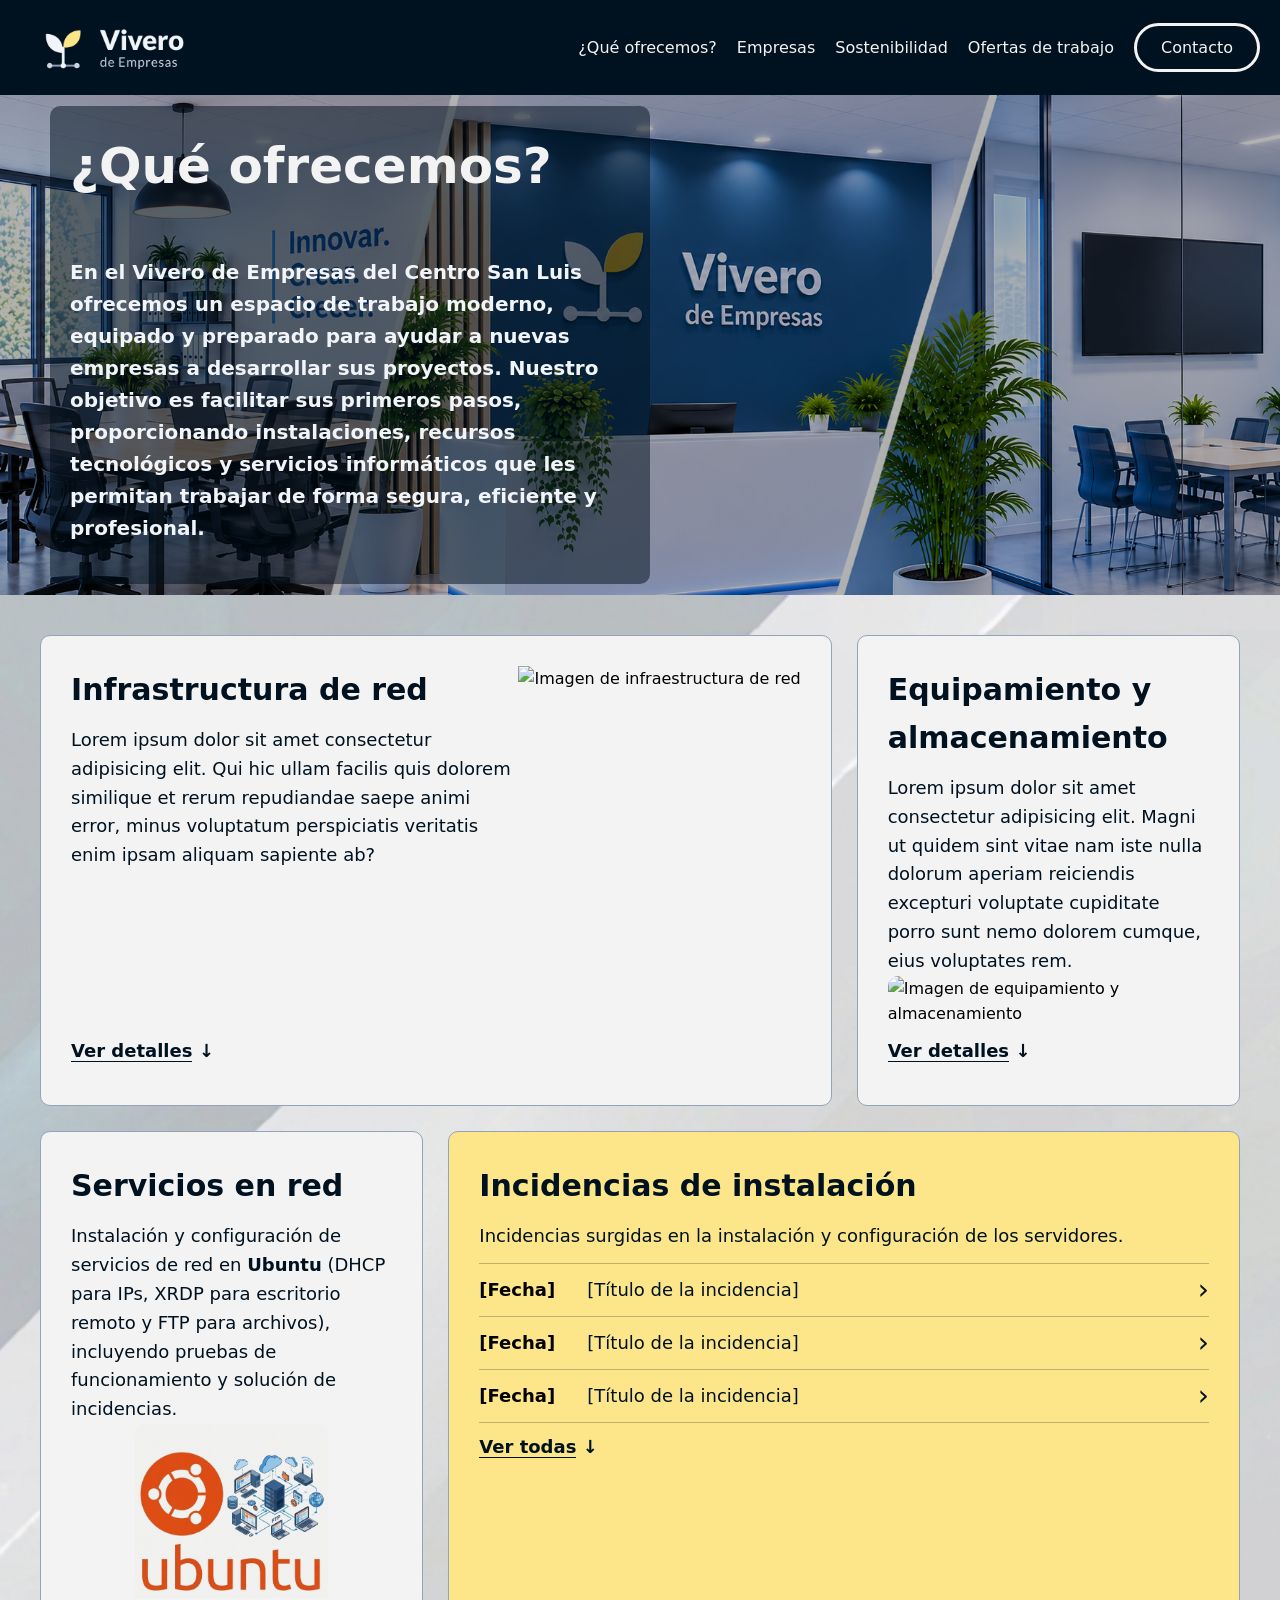
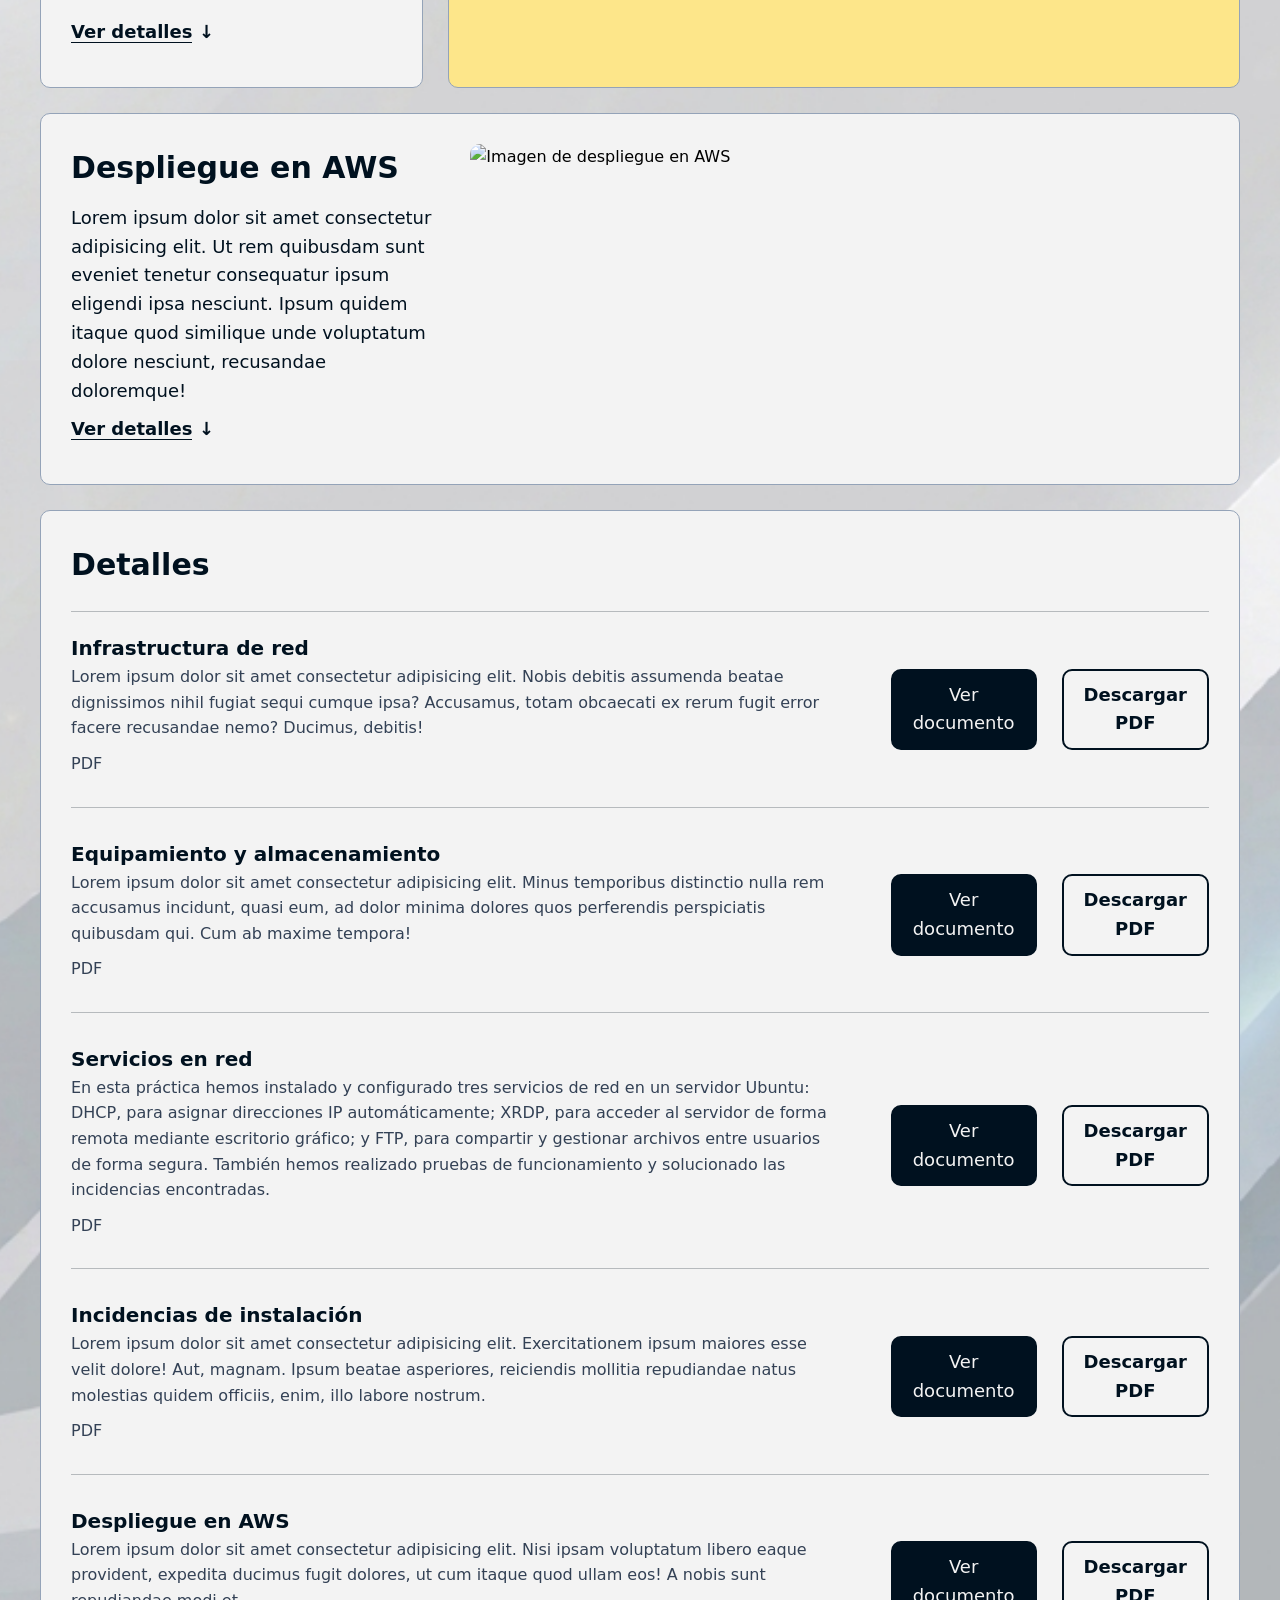
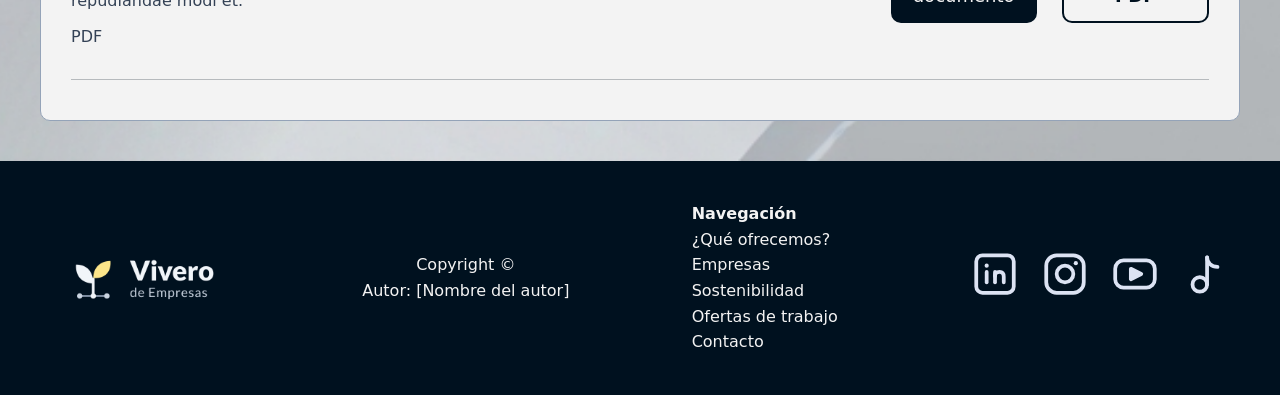
==== index.html @ ca9e25a3 "Añade nueva página de sostenibilidad y pequeñas modificaciones" ====
<!DOCTYPE html>
<html lang="es">

<head>
    <meta charset="UTF-8">
    <title>Vivero</title>
    <link rel="stylesheet" href="Styles/style.css">
</head>

<body>
    <header>
        <div>
            <img src="img/logo-vivero-transparente.png" alt="Logo del Vivero">
            <nav>
                <ul>
                    <li><a href="#">¿Qué ofrecemos?</a></li>
                    <li><a href="#">Empresas</a></li>
                    <li><a href="Sostenibilidad/index.html">Sostenibilidad</a></li>
                    <li><a href="#">Ofertas de trabajo</a></li>
                    <li><a href="Contacto/index.html" class="contacto">Contacto</a></li>
                </ul>
            </nav>
        </div>
    </header>
    <div class="banner">
        <div class="banner-texto">
            <h1>¿Qué ofrecemos?</h1>
            <p>En el Vivero de Empresas del Centro San Luis ofrecemos un espacio de trabajo moderno, equipado y
                preparado para ayudar a nuevas empresas a desarrollar sus proyectos. Nuestro objetivo es facilitar sus
                primeros pasos, proporcionando instalaciones, recursos tecnológicos y servicios informáticos que les
                permitan trabajar de forma segura, eficiente y profesional.</p>
        </div>

    </div>
    <main>
        <article>
            <section class="red">
                <div>
                    <h2>Infrastructura de red</h2>
                    <p>Lorem ipsum dolor sit amet consectetur adipisicing elit. Qui hic ullam facilis quis dolorem
                        similique et rerum repudiandae saepe animi error, minus voluptatum perspiciatis veritatis enim
                        ipsam aliquam sapiente ab?</p>
                    <ul>
                        <li><a href="#detalles" class="detalles"><b><span>Ver detalles</span> ↓</b></a></li>
                    </ul>
                </div>
                <label class="zoom-contenedor">
                    <input type="checkbox">
                    <img src="img/Packet Tracer.png" alt="Imagen de infraestructura de red">
                </label>
            </section>

            <section class="equipamiento">
                <div>
                    <h2>Equipamiento y almacenamiento</h2>
                    <p>Lorem ipsum dolor sit amet consectetur adipisicing elit. Magni ut quidem sint vitae nam iste
                        nulla dolorum aperiam reiciendis excepturi voluptate cupiditate porro sunt nemo dolorem cumque,
                        eius voluptates rem.</p>
                    <img src="#" alt="Imagen de equipamiento y almacenamiento">
                    <ul>
                        <li><a href="#detalles" class="detalles"><b><span>Ver detalles</span> ↓</b></a></li>
                    </ul>
                </div>
            </section>

            <section class="servicios">
                <div>
                    <h2>Servicios en red</h2>
                    <p>Instalación y configuración de servicios de red en <b>Ubuntu</b> (DHCP para IPs, XRDP para
                        escritorio remoto y FTP para archivos), incluyendo pruebas de funcionamiento y solución de
                        incidencias.</p>
                    <img src="img/UbuntuLogo.png" alt="Imagen de servicios en red">
                    <ul>
                        <li><a href="#detalles" class="detalles"><b><span>Ver detalles</span> ↓</b></a></li>
                    </ul>
                </div>
            </section>

            <section class="incidencias">
                <div>
                    <h2>Incidencias de instalación</h2>
                    <p>Incidencias surgidas en la instalación y configuración de los servidores.</p>
                    <ul class="incidencias-lista">
                        <li>
                            <span class="fecha"><b>[Fecha]</b></span>
                            <a href="#">
                                [Título de la incidencia]
                                <span class="flecha">›</span>
                            </a>
                        </li>
                        <li>
                            <span class="fecha"><b>[Fecha]</b></span>
                            <a href="#">
                                [Título de la incidencia]
                                <span class="flecha">›</span>
                            </a>
                        </li>
                        <li>
                            <span class="fecha"><b>[Fecha]</b></span>
                            <a href="#">
                                [Título de la incidencia]
                                <span class="flecha">›</span>
                            </a>
                        </li>
                    </ul>
                </div>
                <ul>
                    <li><a href="#detalles" class="detalles"><b><span>Ver todas</span> ↓</b></a></li>
                </ul>
            </section>

            <section class="AWS">
                <div>
                    <h2>Despliegue en AWS</h2>
                    <p>Lorem ipsum dolor sit amet consectetur adipisicing elit. Ut rem quibusdam sunt eveniet tenetur
                        consequatur ipsum eligendi ipsa nesciunt. Ipsum quidem itaque quod similique unde voluptatum
                        dolore nesciunt, recusandae doloremque!</p>
                    <ul>
                        <li><a href="#detalles" class="detalles"><b><span>Ver detalles</span> ↓</b></a></li>
                    </ul>
                </div>
                <img src="#" alt="Imagen de despliegue en AWS">
            </section>

            <section id="detalles">
                <h2>Detalles</h2>
                <ul>
                    <li class="barra">
                        <div>
                            <b>Infrastructura de red</b>
                            <p>Lorem ipsum dolor sit amet consectetur adipisicing elit. Nobis debitis assumenda
                                beatae
                                dignissimos nihil fugiat sequi cumque ipsa? Accusamus, totam obcaecati ex rerum
                                fugit
                                error facere recusandae nemo? Ducimus, debitis!</p>
                            <p>PDF</p>
                        </div>
                        <a class="ver-documento" href="#">Ver documento</a>
                        <a class="descargar-pdf" href="#">Descargar PDF</a>
                    </li>
                    <li>
                        <div>
                            <b>Equipamiento y almacenamiento</b>
                            <p>Lorem ipsum dolor sit amet consectetur adipisicing elit. Minus temporibus distinctio
                                nulla rem accusamus incidunt, quasi eum, ad dolor minima dolores quos perferendis
                                perspiciatis quibusdam qui. Cum ab maxime tempora!</p>
                            <p>PDF</p>
                        </div>
                        <a class="ver-documento" href="#">Ver documento</a>
                        <a class="descargar-pdf" href="#">Descargar PDF</a>
                    </li>
                    <li>
                        <div>
                            <b>Servicios en red</b>
                            <p>En esta práctica hemos instalado y configurado tres servicios de red en un servidor
                                Ubuntu: DHCP, para asignar direcciones IP automáticamente; XRDP, para acceder al
                                servidor de forma remota mediante escritorio gráfico; y FTP, para compartir y gestionar
                                archivos entre usuarios de forma segura. También hemos realizado pruebas de
                                funcionamiento y solucionado las incidencias encontradas.</p>
                            <p>PDF</p>
                        </div>
                        <a class="ver-documento" href="PDFs/P5.pdf" target="_blank">Ver documento</a>
                        <a class="descargar-pdf" href="PDFs/P5.pdf" download="P5.pdf">Descargar PDF</a>
                    </li>
                    <li>
                        <div>
                            <b>Incidencias de instalación</b>
                            <p>Lorem ipsum dolor sit amet consectetur adipisicing elit. Exercitationem ipsum maiores
                                esse velit dolore! Aut, magnam. Ipsum beatae asperiores, reiciendis mollitia
                                repudiandae
                                natus molestias quidem officiis, enim, illo labore nostrum.</p>
                            <p>PDF</p>
                        </div>
                        <a class="ver-documento" href="#">Ver documento</a>
                        <a class="descargar-pdf" href="#">Descargar PDF</a>
                    </li>
                    <li>
                        <div>
                            <b>Despliegue en AWS</b>
                            <p>Lorem ipsum dolor sit amet consectetur adipisicing elit. Nisi ipsam voluptatum libero
                                eaque provident, expedita ducimus fugit dolores, ut cum itaque quod ullam eos! A
                                nobis
                                sunt repudiandae modi et.</p>
                            <p>PDF</p>
                        </div>
                        <a class="ver-documento" href="#">Ver documento</a>
                        <a class="descargar-pdf" href="#">Descargar PDF</a>
                    </li>
                </ul>
            </section>
        </article>

    </main>


    <script>
        document.querySelectorAll('header nav ul li a').forEach(enlace => {
            enlace.addEventListener('click', function (e) {
                // 1. Busca si hay algún otro enlace con la clase 'active' y se la quita
                const activoPrevio = document.querySelector('header nav ul li a.active');
                if (activoPrevio) {
                    activoPrevio.classList.remove('active');
                }

                // 2. Le añade la clase 'active' al enlace que acabas de pulsar
                this.classList.add('active');
            });
        });
    </script>


    <footer>
        <img src="img/logo-vivero-transparente.png" alt="Logo Vivero">
        <div>
            <p>Copyright ©</p>
            <p>Autor: [Nombre del autor]</p>
        </div>
        <nav>
            <strong>Navegación</strong>
            <ul>
                <li><a href="#">¿Qué ofrecemos?</a></li>
                <li><a href="#">Empresas</a></li>
                <li><a href="#">Sostenibilidad</a></li>
                <li><a href="#">Ofertas de trabajo</a></li>
                <li><a href="Contacto/index.html" class="contacto">Contacto</a></li>
            </ul>
        </nav>
        <ul>
            <li><a href="#"><img src="img/linkedin.svg" alt="Linkedin"></a></li>
            <li><a href="#"><img src="img/instagram.svg" alt="Instagram"></a></li>
            <li><a href="#"><img src="img/youtube.svg" alt="YouTube"></a></li>
            <li><a href="#"><img src="img/tiktok.svg" alt="TikTok"></a></li>
        </ul>
    </footer>

</body>

</html>
---- Styles/style.css ----
:root {
    --azul-noche: #00111F;
    --gris-claro: #F1F5F9;
    --gris-medio: #CBD5E1;
    --pizarra: #334155;
    --ambar: #FDE68A;
    --blanco: #F3F3F3;
    --gris-panel: #E2E8F0;
    --gris-deco: #94A3B8;
}

* {
    padding: 0;
    margin: 0;
    box-sizing: border-box;
    font-family: system-ui, sans-serif;
}

html{
    scroll-behavior: smooth;
}

body{
    line-height: 1.6;
}

/* HEADER */
header {
    background-color: var(--azul-noche);
    color: var(--blanco);
    padding: 0 10px;
    position: sticky;
    top: 0;
}

header div {
    display: flex;
    justify-content: space-between;
    align-items: center;
}

header img {
    width: 200px;
}

header nav ul {
    display: flex;
    list-style: none;
    align-items: center;
}

header nav ul li{
    margin: 0 10px;
}

header nav ul li a{
    text-decoration: none;
    color: var(--blanco);
    font-weight: 500;
    padding-bottom: 10px;
    border-bottom: 3px solid transparent;
    transition: border-color 0.2s ease;
}

header nav li a:hover{
    border-bottom: 3px solid var(--blanco);
}

header nav ul li a.active {
    border-bottom-color: var(--blanco);
}

header nav ul li a.contacto {
    padding: 12px 24px;
    border: 3px solid var(--blanco);
    border-radius: 50px;
    font-size: 16px;
    transition: background-color, 0,2;
}

header nav ul li a.contacto:hover{
    background-color: var(--pizarra)
}

/* BANNER */

.banner{
    display: flex;
    flex-direction: column;
    justify-content: center;
    background-image: url("../img/banner.png");
    background-size: cover;
    background-position: center;
    background-repeat: no-repeat;
    width: 100%;
    height: 500px;
    box-shadow: inset 0 0 0 1000px rgba(0, 0, 0, 0.3);
    padding: 50px;
}

.banner-texto{
    max-width: 600px;
    background-color: rgba(0, 17, 31, 0.5);
    padding: 20px;
    border-radius: 10px;
}

.banner h1{
    font-size: 50px;
    color: var(--blanco);
    margin-bottom: 50px;
}

.banner p{
    font-size: 20px;
    color: var(--gris-claro);
    margin-bottom: 20px;
    font-weight: bold;
}

.banner img{
    padding-left: 50px;
    width: auto;
}

/* MAIN */
main{
    background-image: url(../img/fondo-clarito.png);
    background-size: cover;
    background-position: center;
    background-repeat: no-repeat;
}

main article {
    display: grid;
    grid-template-columns: 1fr 1fr 1fr;
    gap: 25px;
    padding: 40px;
    align-items: stretch;
}


/* ESTILOS GENERALES DE LAS SECTION */

main article section {
    display: flex;
    flex-direction: column;
    border: 1px solid var(--gris-deco);
    padding: 30px;
    margin: 0;
    border-radius: 10px;
}

main article section ul {
    list-style: none;
}

main article section ul li {
    margin: 10px 0;
    font-size: 18px;
}

main article section ul li a {
    text-decoration: none;
    color: #00111F;
}

main article section ul li a span {
    text-decoration: none;
    color: #00111F;
    border-bottom: 1px solid;
}

main article section h2 {
    font-size: 30px;
    color: var(--azul-noche);
    margin-bottom: 12px;
}

main article section p {
    font-size: 18px;
    color: #00111F;
}


/* SECTION RED */

main article section.red {
    grid-column: 1 / 3;
    background-color: var(--blanco);
    display: flex;
    flex-direction: row;
    justify-content: space-between;
    padding: 30px;
}

main article section.red div {
    display: flex;
    flex-direction: column;
    flex: 1;
}

main article section.red ul {
    margin-top: auto;
}

.zoom-contenedor input {
  display: none;
}

.zoom-contenedor img {
  max-width: 100%;
  max-height: 100%;
  width: 600px;
  cursor: zoom-in;
  transition: transform 0.3s ease;
}

.zoom-contenedor input:checked + img {
  transform: scale(2);
  cursor: zoom-out;
  position: relative;
  z-index: 100;
}

/* SECTION EQUIPAMIENTO */

main article section.equipamiento {
    grid-column: 3 / 4;
    background-color: var(--blanco);
}

main article section.equipamiento div {
    display: flex;
    flex-direction: column;
    flex: 1;
}

main article section.equipamiento ul {
    margin-top: auto;
}

main article section.equipamiento img {
    flex: 2;
    min-width: 0;
    height: 220px;
    object-fit: cover;
    border-radius: 10px;
}

/* SECTION SERVICIOS */

main article section.servicios {
    grid-column: 1 / 2;
    background-color: var(--blanco)
}

main article section.servicios div {
    display: flex;
    flex-direction: column;
    flex: 1;
}

main article section.servicios ul {
    margin-top: auto;
}

main article section.servicios img {
    flex: 2;
    width: 60%;
    align-self: center;
    object-fit: cover;
    padding-bottom: 10px;
    border-radius: 10px;
}


/* SECTION INCIDENCIAS */

main article section.incidencias {
    grid-column: 2 / 4;
    background-color: var(--ambar);
}

main article section.incidencias div ul {
    margin-top: auto;
}

main article section.incidencias p {
    margin-bottom: 12px;
}

main article section.incidencias ul.incidencias-lista {
    border-bottom: 1px solid rgba(0,17,31,0.25);
}

main article section.incidencias ul.incidencias-lista li {
    display: flex;
    align-items: center;
    gap: 16px;
    margin: 0;
    padding: 4px 0;
    border-top: 1px solid rgba(0,17,31,0.25);
}

main article section.incidencias ul.incidencias-lista li span.fecha {
    min-width: 92px;
}

main article section.incidencias ul.incidencias-lista li a {
    flex: 1;
    display: flex;
    align-items: center;
    justify-content: space-between;
    min-height: 44px;
}

main article section.incidencias ul.incidencias-lista li a span.flecha {
    font-size: 28px;
    line-height: 1;
    border-bottom: none;
}

/*SECTION AWS*/
main article section.AWS {
    grid-column: 1 / 4;
    background-color: var(--blanco);
    display: flex;
    flex-direction: row;
    gap: 30px; 
    padding: 30px;
}

main article section.AWS div {
    display: flex;
    flex-direction: column;
    flex: 1;
}

main article section.AWS ul {
    margin-top: auto;
}

main article section.AWS img {
    flex: 2;
    min-width: 0;
    height: 220px;
    object-fit: cover;
    border-radius: 10px;
}

/* SECTION DETALLES */

main article section#detalles {
    grid-column: 1 / 4;
    background-color: var(--blanco);
}

main article section#detalles li.barra{
    border-top: 1px solid rgba(0,17,31,0.25);
}

main article section#detalles li{
    display: flex;
    align-items: center;
    text-align: left;
    border-bottom: 1px solid rgba(0,17,31,0.25);
    padding: 20px 0px;
}

main article section#detalles li div{
    margin-right: 50px;
    max-width: 1200px;
}

main article section#detalles a.ver-documento{
    background-color: var(--azul-noche);
    color: var(--blanco);
    width: 220px;
    padding: 10px 20px;
    margin-right: 25px;
    border-radius: 10px;
    text-align: center;
    border: 2px solid var(--azul-noche);
    transition: background-color 0.2s, transform 0.2s;
}   

main article section#detalles a.descargar-pdf{
    background-color: var(--blanco);
    color: var(--azul-noche);
    width: 220px;
    padding: 10px 20px;
    border-radius: 10px;
    text-align: center;
    border: 2px solid var(--azul-noche);
    font-weight: bold;
    transition: background-color 0.2s, transform 0.2s;
}

main article section#detalles li a.ver-documento:hover{
    background-color: var(--pizarra);
    transform: translateY(-5px);
}
  
main article section#detalles li a.descargar-pdf:hover{
    background-color: var(--gris-medio);
    transform: translateY(-5px);
}

main article section#detalles h2{
    color: var(--azul-noche);
}
main article section#detalles b{
    font-size: 20px;
    color: var(--azul-noche);
    margin-bottom: 10px;
}

main article section#detalles p{
    font-size: 16px;
    color: var(--pizarra);
    margin-bottom: 10px;
}

/* FOOTER */
footer{
    background-color: var(--azul-noche);
    color: var(--blanco);
    display: flex;
    justify-content: space-between;
    align-items: center;
    padding: 40px;
}

footer img{
    width: 200px;
}

footer div{
    text-align: center
}
footer nav ul{
    display: flex;
    flex-direction: column;
    align-items: flex-start;
}

footer nav a{
    transition: color 0.2s;   
}

footer nav a:hover{
    color: var(--gris-deco);
}

footer ul{
    list-style: none;
    display: flex;
    justify-content: center;
    align-items: center;
}

footer ul img{
    width: 50px;
    margin: 0 10px;
}

footer a{
    text-decoration: none;
    color: var(--blanco);
}
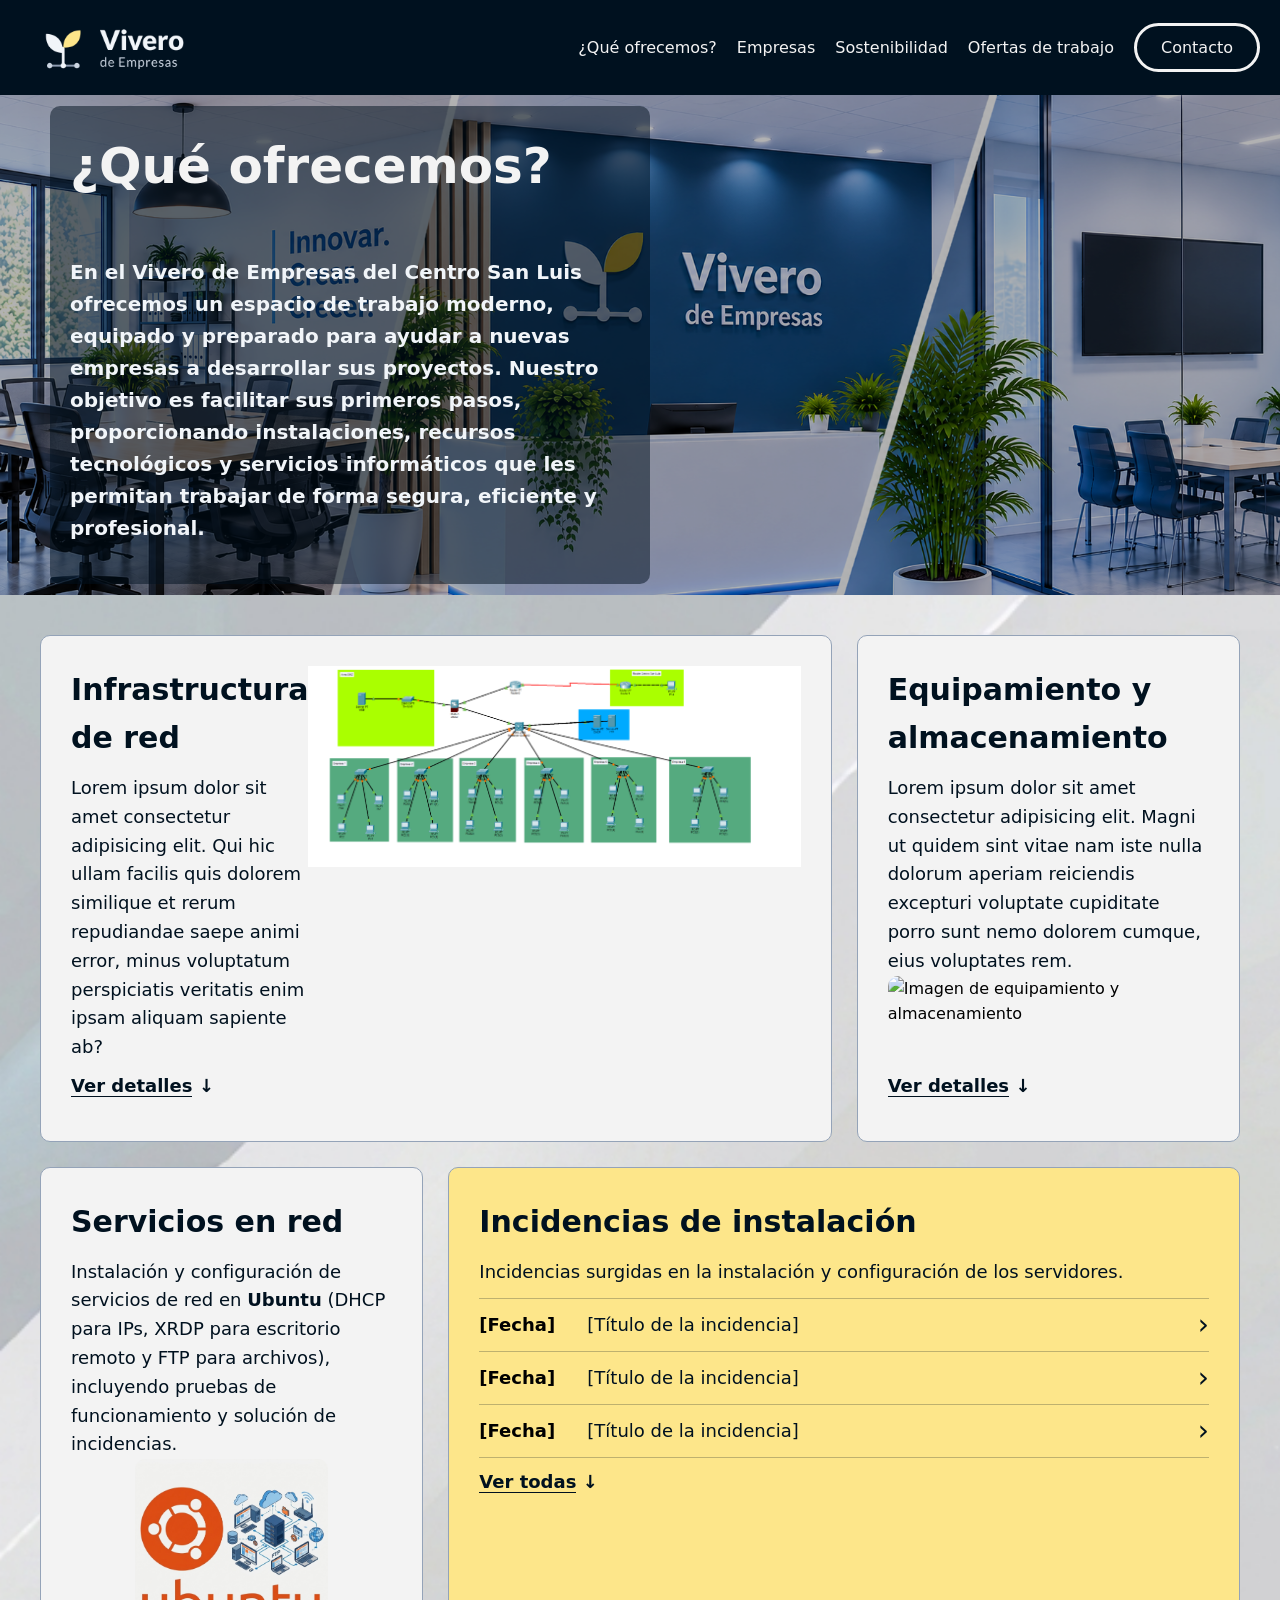
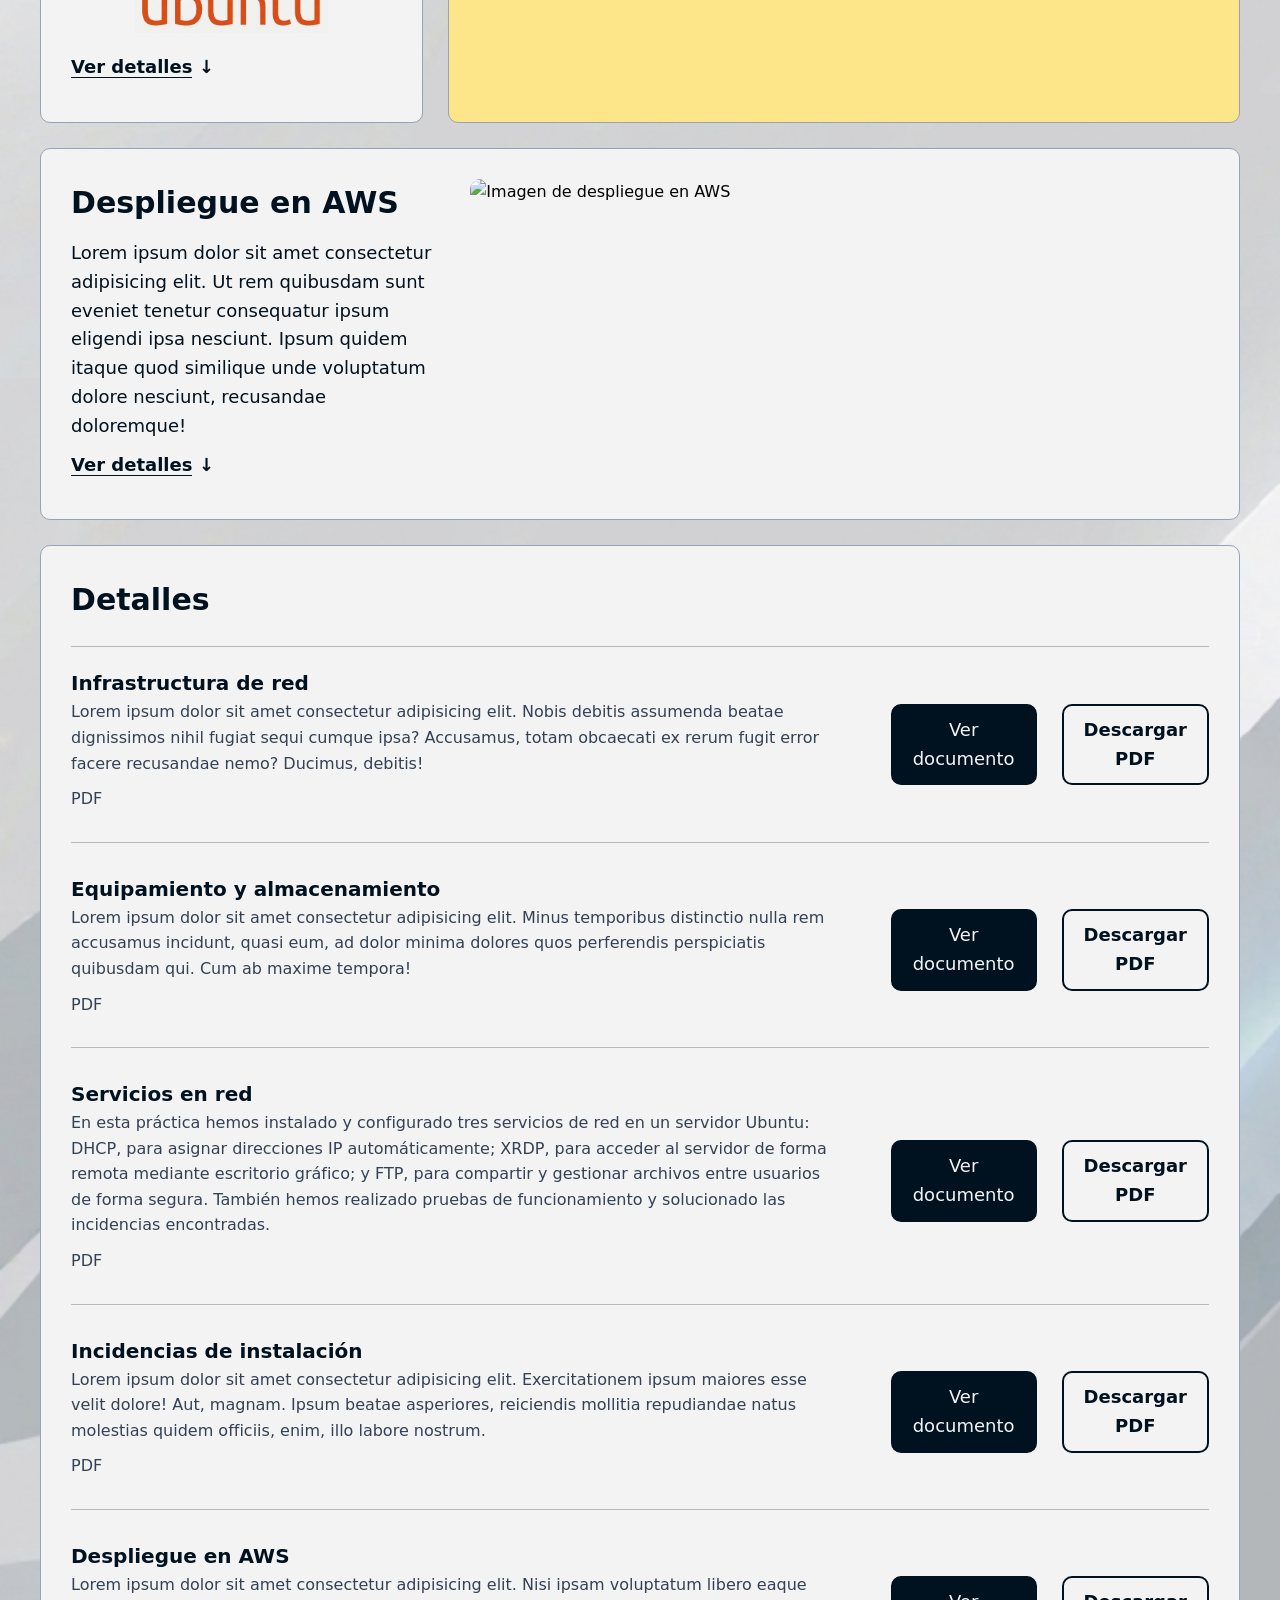
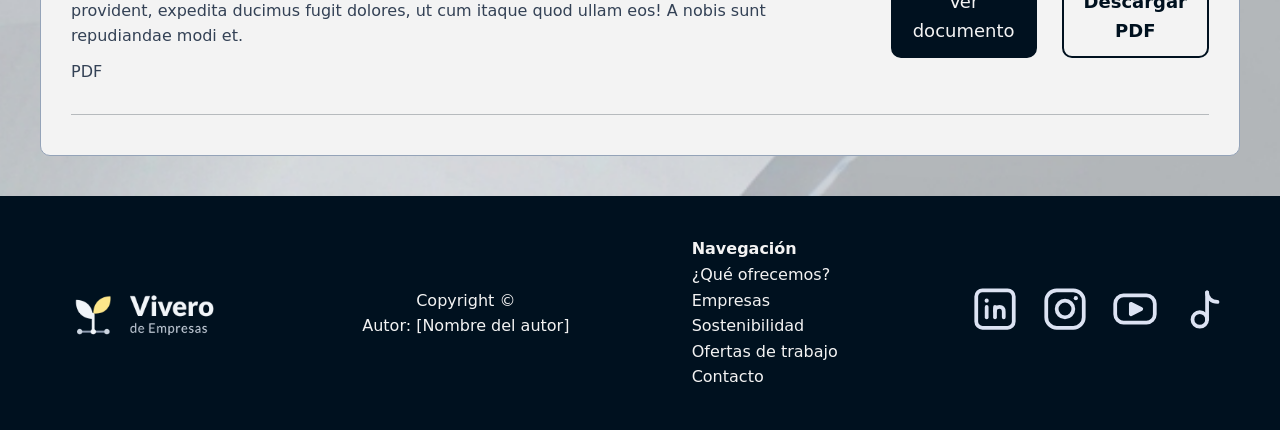
==== commit 17b6ec88: "Organizar y añadir PDFs" ====
--- a/index.html
+++ b/index.html
@@ -135,8 +135,8 @@
                                 error facere recusandae nemo? Ducimus, debitis!</p>
                             <p>PDF</p>
                         </div>
-                        <a class="ver-documento" href="#">Ver documento</a>
-                        <a class="descargar-pdf" href="#">Descargar PDF</a>
+                        <a class="ver-documento" href="PDFs/P2.pdf" target="_blank">Ver documento</a>
+                        <a class="descargar-pdf" href="PDFs/P2.pdf" download="P2.pdf">Descargar PDF</a>
                     </li>
                     <li>
                         <div>
@@ -183,8 +183,8 @@
                                 sunt repudiandae modi et.</p>
                             <p>PDF</p>
                         </div>
-                        <a class="ver-documento" href="#">Ver documento</a>
-                        <a class="descargar-pdf" href="#">Descargar PDF</a>
+                        <a class="ver-documento" href="PDFs/P10.3.pdf" target="_blank">Ver documento</a>
+                        <a class="descargar-pdf" href="PDFs/P10.3.pdf" download="P10.3.pdf">Descargar PDF</a>
                     </li>
                 </ul>
             </section>
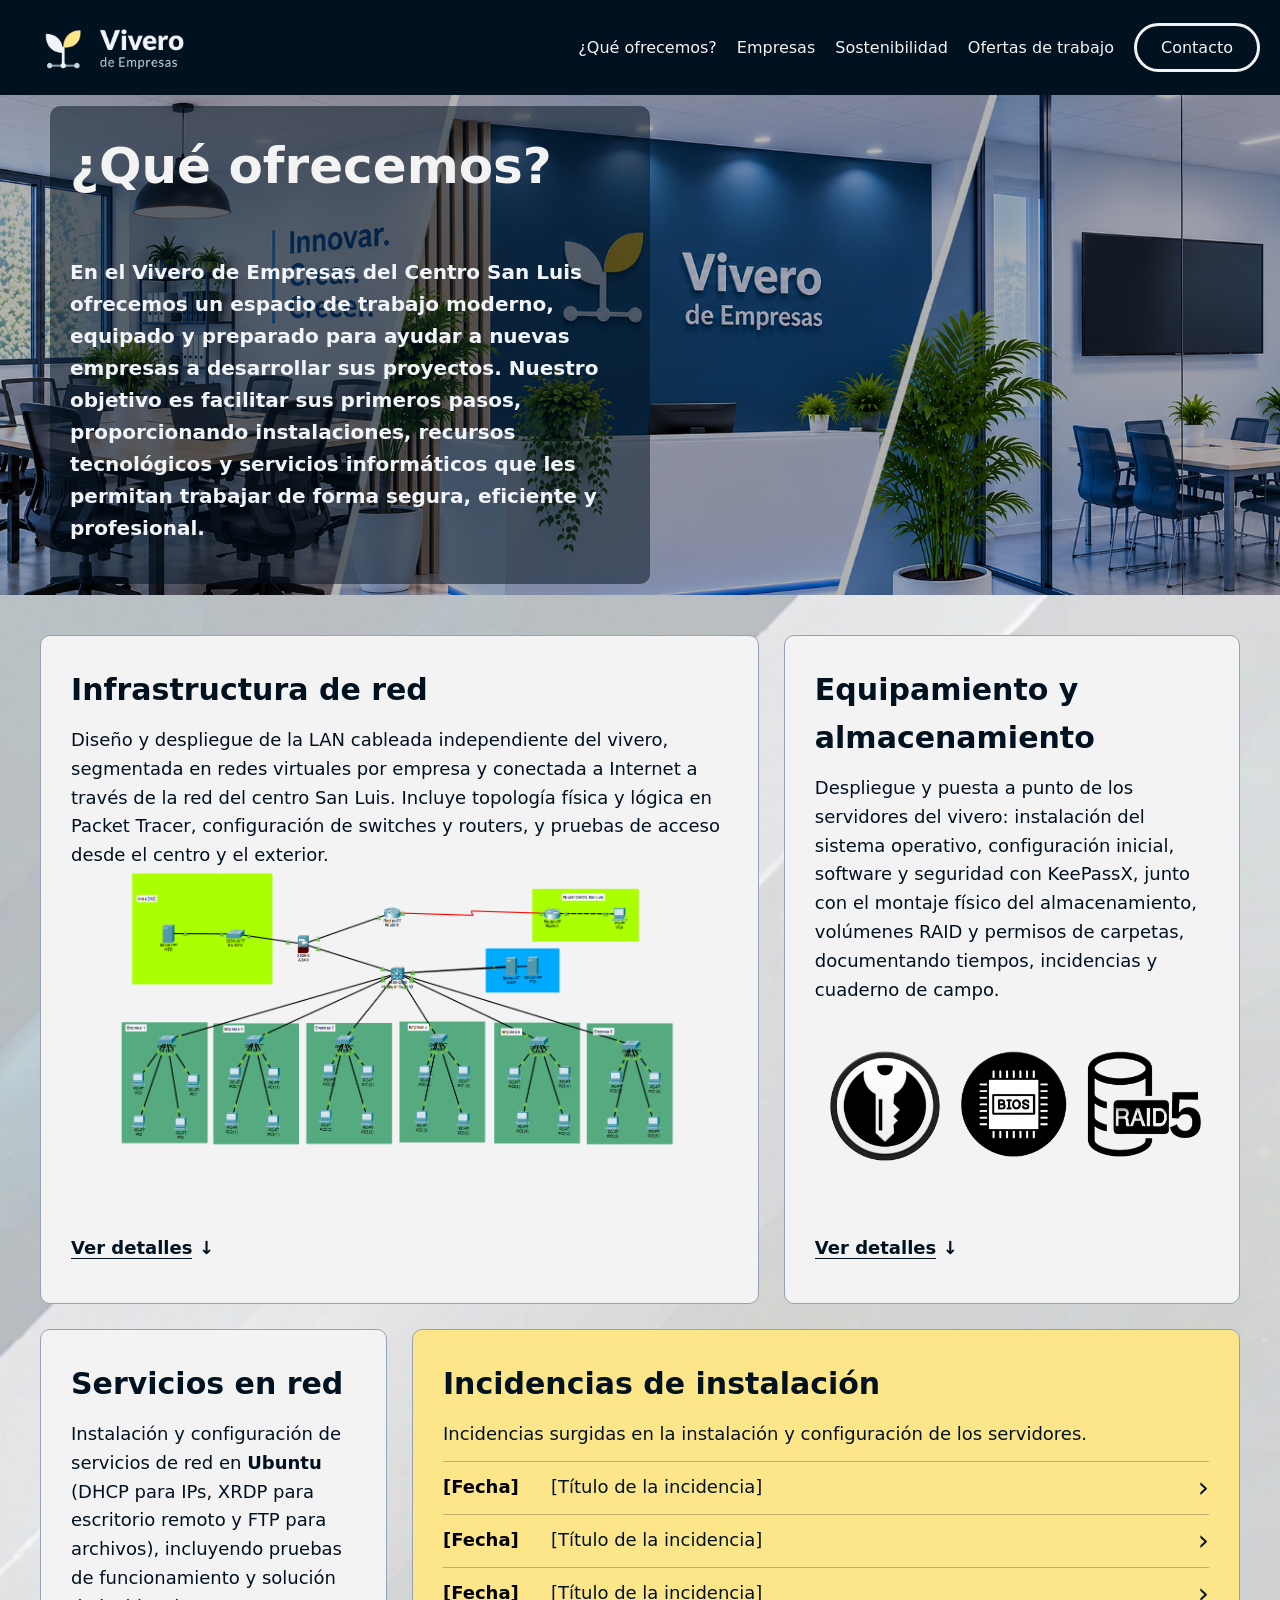
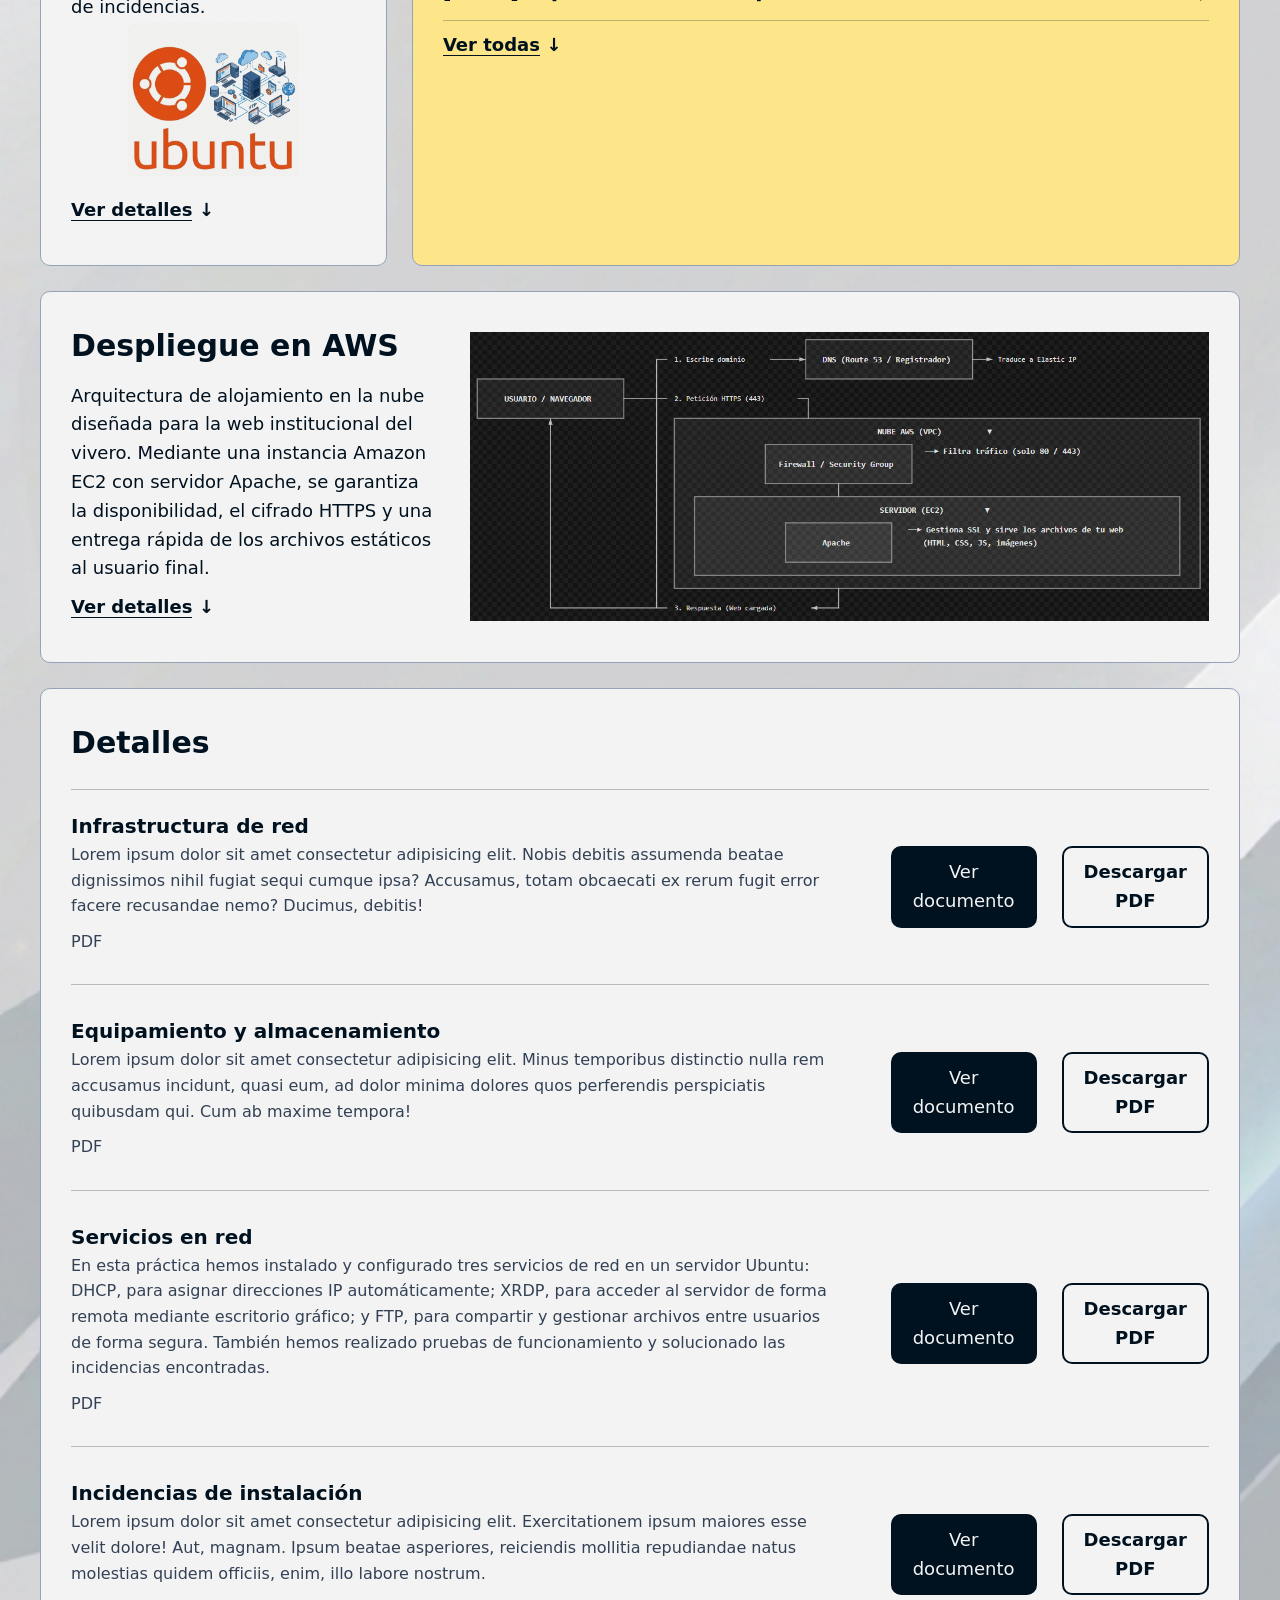
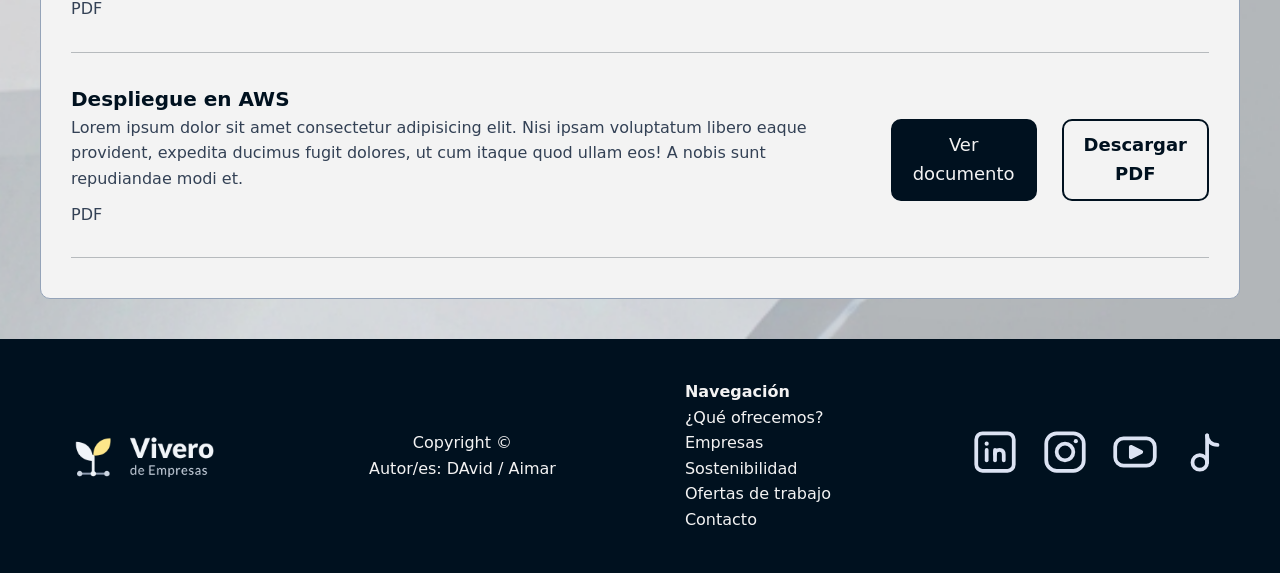
==== commit 3a2620e6: "Añade detalles en varias páginas y creación de las páginas de Empresa y Ofertas de Trabajo" ====
--- a/index.html
+++ b/index.html
@@ -14,9 +14,9 @@
             <nav>
                 <ul>
                     <li><a href="#">¿Qué ofrecemos?</a></li>
-                    <li><a href="#">Empresas</a></li>
+                    <li><a href="Empresas/index.html">Empresas</a></li>
                     <li><a href="Sostenibilidad/index.html">Sostenibilidad</a></li>
-                    <li><a href="#">Ofertas de trabajo</a></li>
+                    <li><a href="Ofertas de Trabajo/index.html">Ofertas de trabajo</a></li>
                     <li><a href="Contacto/index.html" class="contacto">Contacto</a></li>
                 </ul>
             </nav>
@@ -37,26 +37,28 @@
             <section class="red">
                 <div>
                     <h2>Infrastructura de red</h2>
-                    <p>Lorem ipsum dolor sit amet consectetur adipisicing elit. Qui hic ullam facilis quis dolorem
-                        similique et rerum repudiandae saepe animi error, minus voluptatum perspiciatis veritatis enim
-                        ipsam aliquam sapiente ab?</p>
-                    <ul>
-                        <li><a href="#detalles" class="detalles"><b><span>Ver detalles</span> ↓</b></a></li>
-                    </ul>
-                </div>
-                <label class="zoom-contenedor">
-                    <input type="checkbox">
-                    <img src="img/Packet Tracer.png" alt="Imagen de infraestructura de red">
-                </label>
+                    <p>Diseño y despliegue de la LAN cableada independiente del vivero, segmentada en redes virtuales
+                        por empresa y conectada a Internet a través de la red del centro San Luis. Incluye topología
+                        física y lógica en Packet Tracer, configuración de switches y routers, y pruebas de acceso desde
+                        el centro y el exterior.</p>
+                    <label class="zoom-contenedor">
+                        <input type="checkbox">
+                        <img src="img/Packet Tracer.png" alt="Imagen de infraestructura de red">
+                    </label>
+                </div>
+                <ul>
+                    <li><a href="#detalles" class="detalles"><b><span>Ver detalles</span> ↓</b></a></li>
+                </ul>
             </section>
 
             <section class="equipamiento">
                 <div>
                     <h2>Equipamiento y almacenamiento</h2>
-                    <p>Lorem ipsum dolor sit amet consectetur adipisicing elit. Magni ut quidem sint vitae nam iste
-                        nulla dolorum aperiam reiciendis excepturi voluptate cupiditate porro sunt nemo dolorem cumque,
-                        eius voluptates rem.</p>
-                    <img src="#" alt="Imagen de equipamiento y almacenamiento">
+                    <p>Despliegue y puesta a punto de los servidores del vivero: instalación del sistema operativo,
+                        configuración inicial, software y seguridad con KeePassX, junto con el montaje físico del
+                        almacenamiento, volúmenes RAID y permisos de carpetas, documentando tiempos, incidencias y
+                        cuaderno de campo.</p>
+                    <img src="img/EquipamientoAlmacenamiento.png" alt="Imagen de equipamiento y almacenamiento">
                     <ul>
                         <li><a href="#detalles" class="detalles"><b><span>Ver detalles</span> ↓</b></a></li>
                     </ul>
@@ -112,14 +114,15 @@
             <section class="AWS">
                 <div>
                     <h2>Despliegue en AWS</h2>
-                    <p>Lorem ipsum dolor sit amet consectetur adipisicing elit. Ut rem quibusdam sunt eveniet tenetur
-                        consequatur ipsum eligendi ipsa nesciunt. Ipsum quidem itaque quod similique unde voluptatum
-                        dolore nesciunt, recusandae doloremque!</p>
+                    <p>Arquitectura de alojamiento en la nube diseñada para la web institucional del vivero. Mediante
+                        una instancia Amazon EC2 con servidor Apache, se garantiza la
+                        disponibilidad, el cifrado HTTPS y una entrega rápida de los archivos estáticos al usuario
+                        final.</p>
                     <ul>
                         <li><a href="#detalles" class="detalles"><b><span>Ver detalles</span> ↓</b></a></li>
                     </ul>
                 </div>
-                <img src="#" alt="Imagen de despliegue en AWS">
+                <img src="img/diagrama.png" alt="Imagen de despliege en AWS">
             </section>
 
             <section id="detalles">
@@ -146,7 +149,7 @@
                                 perspiciatis quibusdam qui. Cum ab maxime tempora!</p>
                             <p>PDF</p>
                         </div>
-                        <a class="ver-documento" href="#">Ver documento</a>
+                        <a class="ver-documento" href="PDFs/P3_P4.pdf">Ver documento</a>
                         <a class="descargar-pdf" href="#">Descargar PDF</a>
                     </li>
                     <li>
@@ -213,15 +216,15 @@
         <img src="img/logo-vivero-transparente.png" alt="Logo Vivero">
         <div>
             <p>Copyright ©</p>
-            <p>Autor: [Nombre del autor]</p>
+            <p>Autor/es: DAvid / Aimar</p>
         </div>
         <nav>
             <strong>Navegación</strong>
             <ul>
                 <li><a href="#">¿Qué ofrecemos?</a></li>
-                <li><a href="#">Empresas</a></li>
-                <li><a href="#">Sostenibilidad</a></li>
-                <li><a href="#">Ofertas de trabajo</a></li>
+                <li><a href="Empresas/index.html">Empresas</a></li>
+                <li><a href="Sostenibilidad/index.html">Sostenibilidad</a></li>
+                <li><a href="Ofertas de Trabajo/index.html">Ofertas de trabajo</a></li>
                 <li><a href="Contacto/index.html" class="contacto">Contacto</a></li>
             </ul>
         </nav>
--- a/Styles/style.css
+++ b/Styles/style.css
@@ -1,4 +1,3 @@
-
 :root {
     --azul-noche: #00111F;
     --gris-claro: #F1F5F9;
@@ -22,6 +21,10 @@
 }
 
 body{
+    background-image: url(../img/fondo-clarito.png);
+    background-size: cover;
+    background-position: center;
+    background-repeat: no-repeat;
     line-height: 1.6;
 }
 
@@ -32,6 +35,7 @@
     padding: 0 10px;
     position: sticky;
     top: 0;
+    z-index: 100;
 }
 
 header div {
@@ -190,7 +194,6 @@
     grid-column: 1 / 3;
     background-color: var(--blanco);
     display: flex;
-    flex-direction: row;
     justify-content: space-between;
     padding: 30px;
 }
@@ -203,6 +206,10 @@
 
 main article section.red ul {
     margin-top: auto;
+}
+
+.zoom-contenedor{
+    text-align: center;
 }
 
 .zoom-contenedor input {
@@ -221,7 +228,7 @@
   transform: scale(2);
   cursor: zoom-out;
   position: relative;
-  z-index: 100;
+  z-index: 99;
 }
 
 /* SECTION EQUIPAMIENTO */
@@ -345,8 +352,8 @@
 main article section.AWS img {
     flex: 2;
     min-width: 0;
-    height: 220px;
-    object-fit: cover;
+    width: 100%;
+    object-fit: contain;
     border-radius: 10px;
 }
 
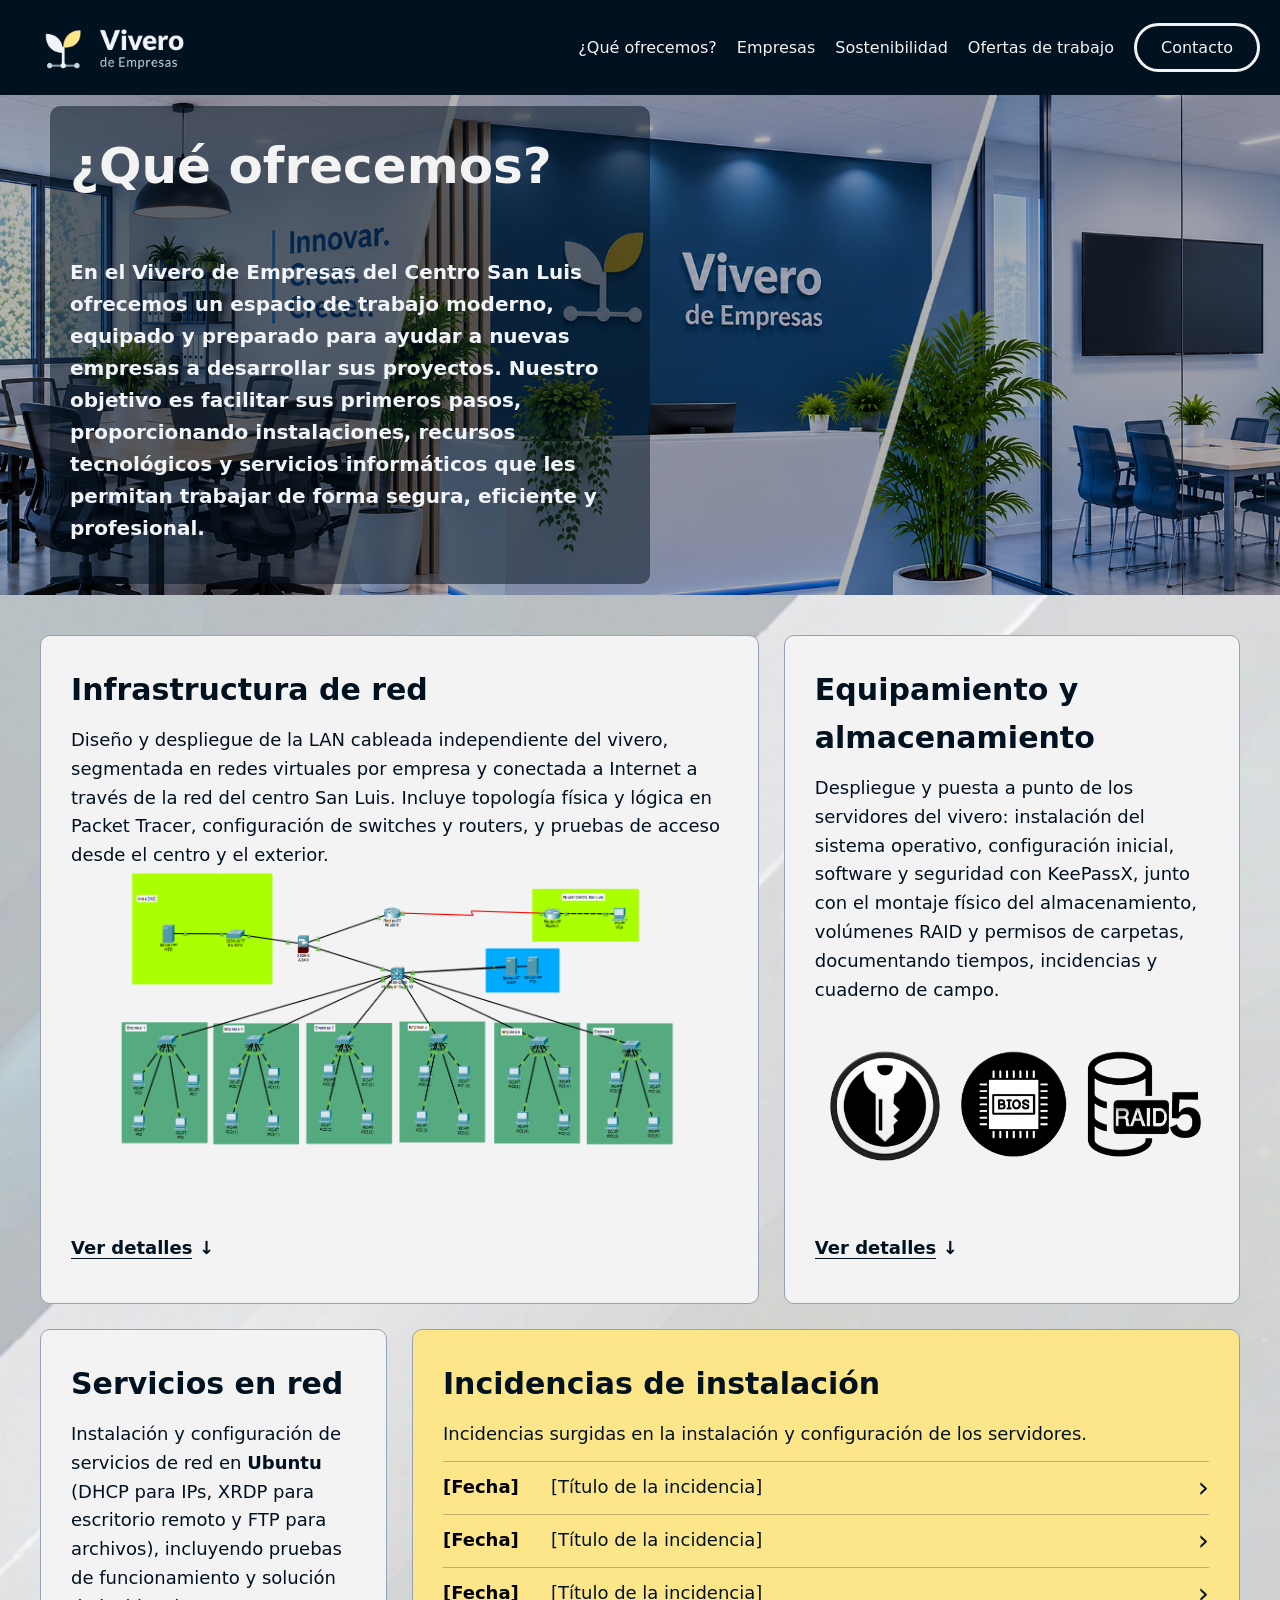
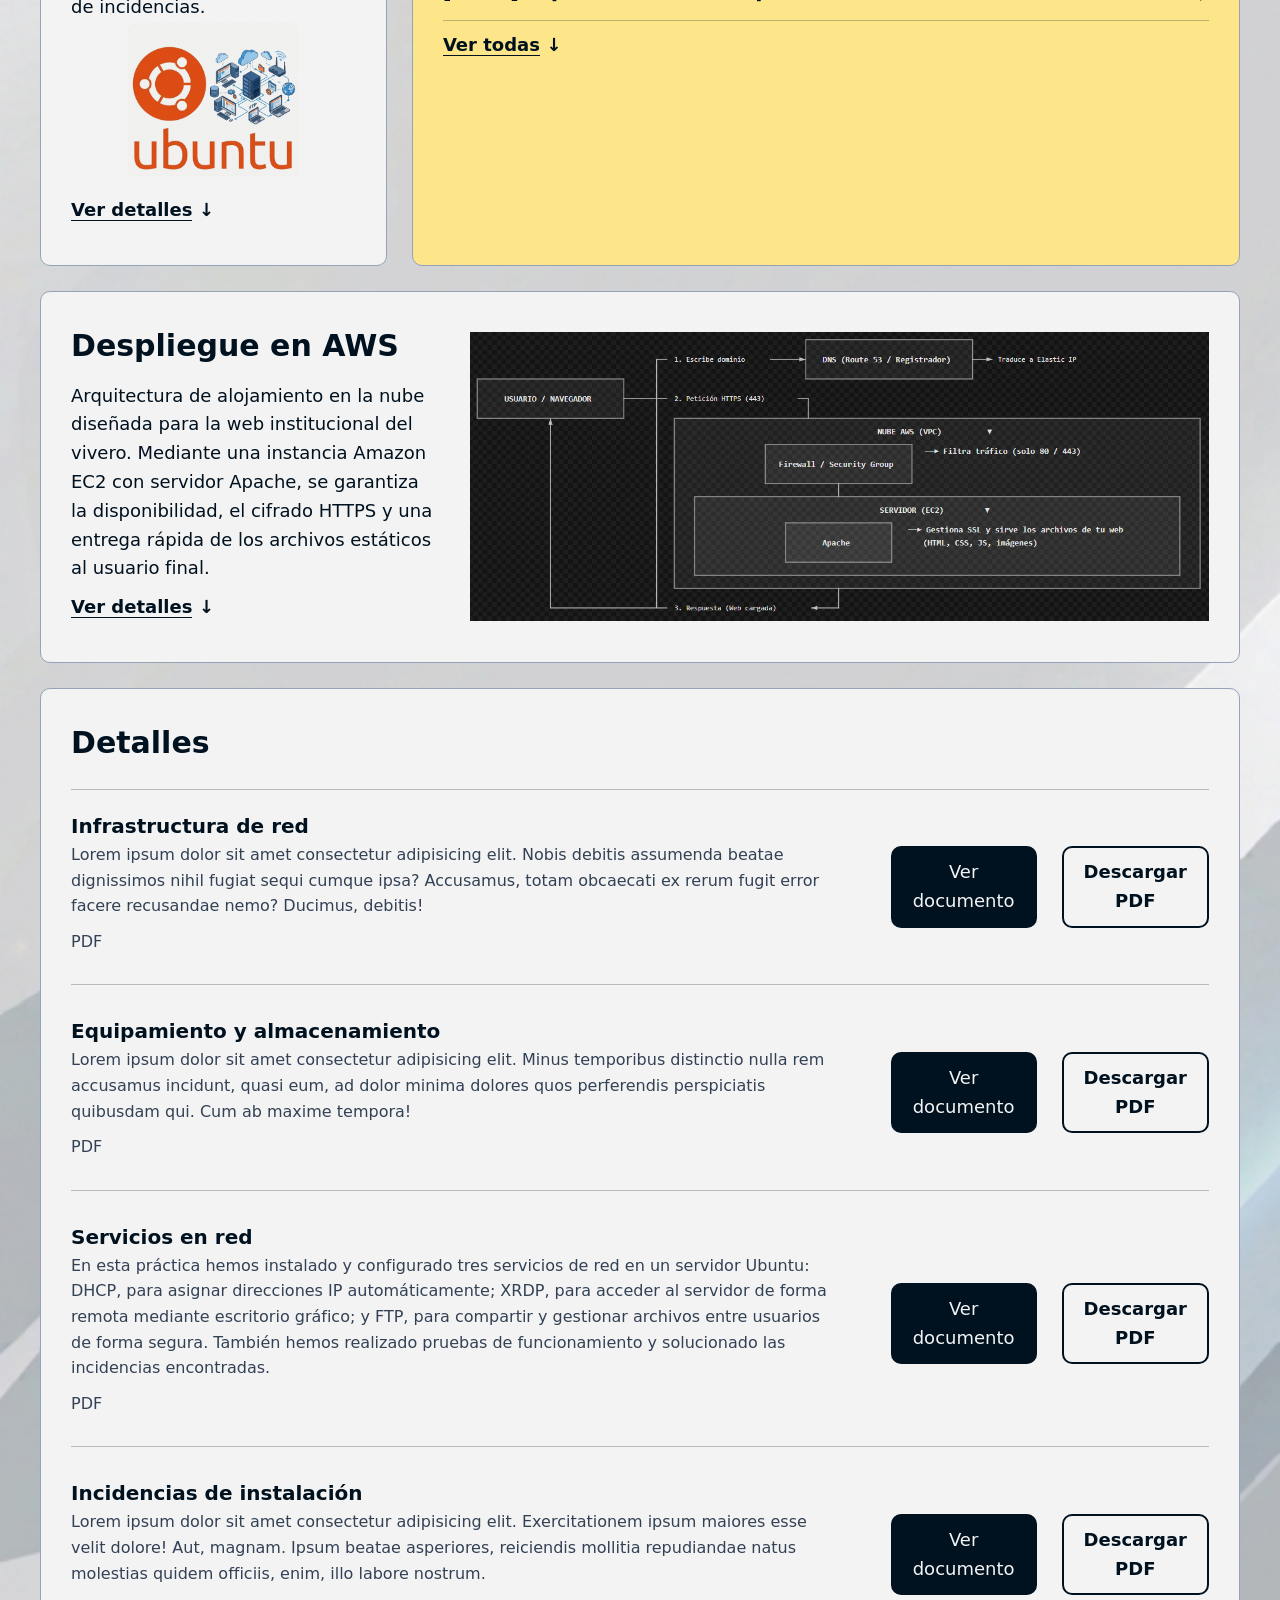
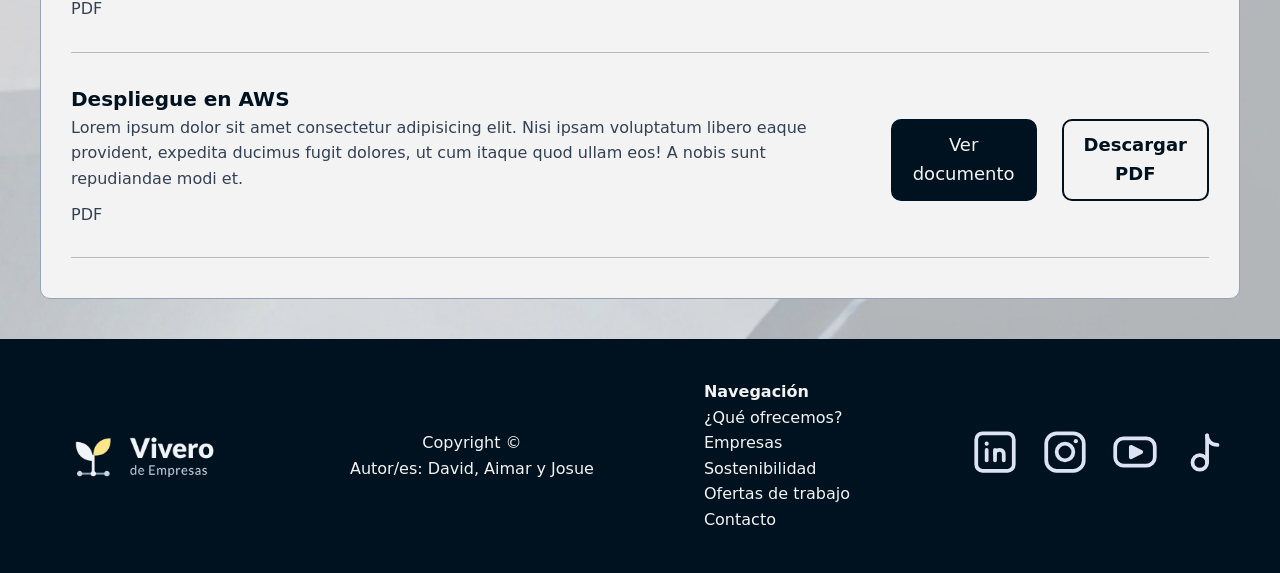
==== commit 7fd6c511: "Cambio de Autores" ====
--- a/index.html
+++ b/index.html
@@ -216,7 +216,7 @@
         <img src="img/logo-vivero-transparente.png" alt="Logo Vivero">
         <div>
             <p>Copyright ©</p>
-            <p>Autor/es: DAvid / Aimar</p>
+            <p>Autor/es: David, Aimar y Josue</p>
         </div>
         <nav>
             <strong>Navegación</strong>
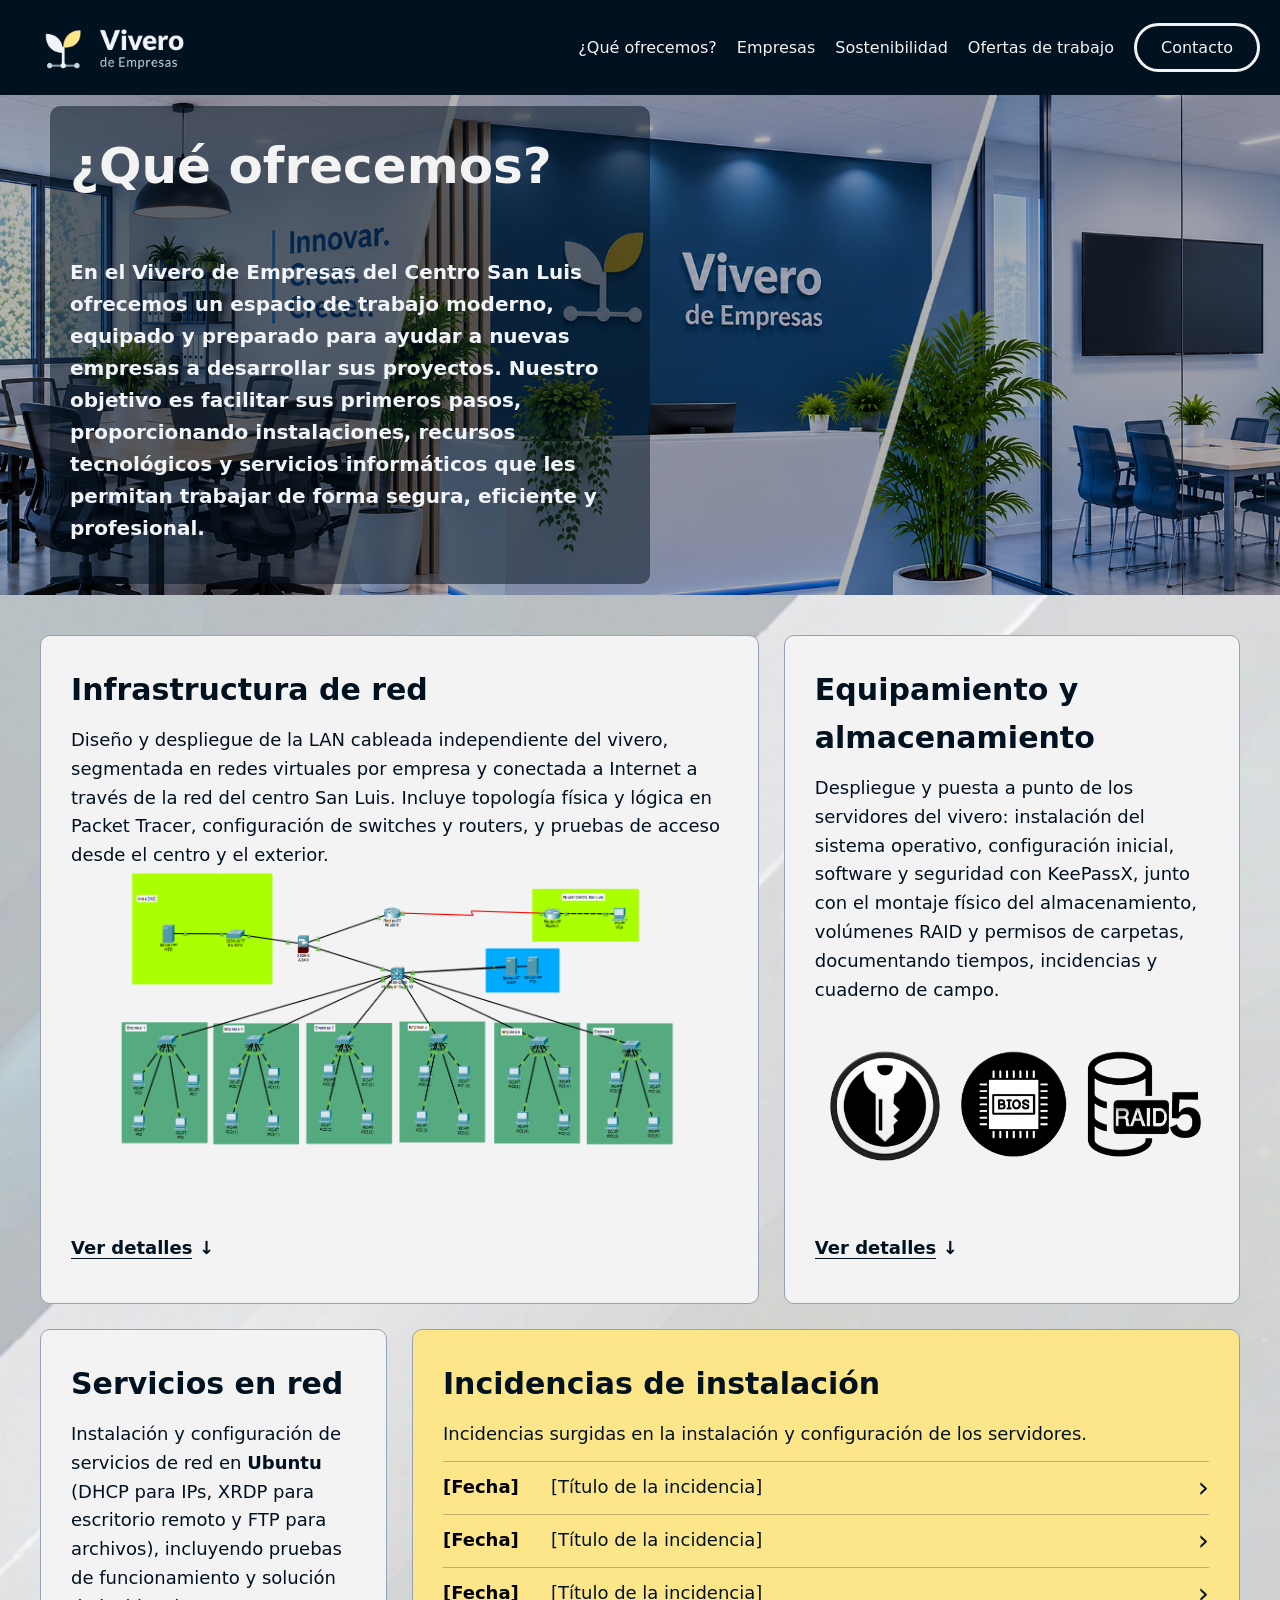
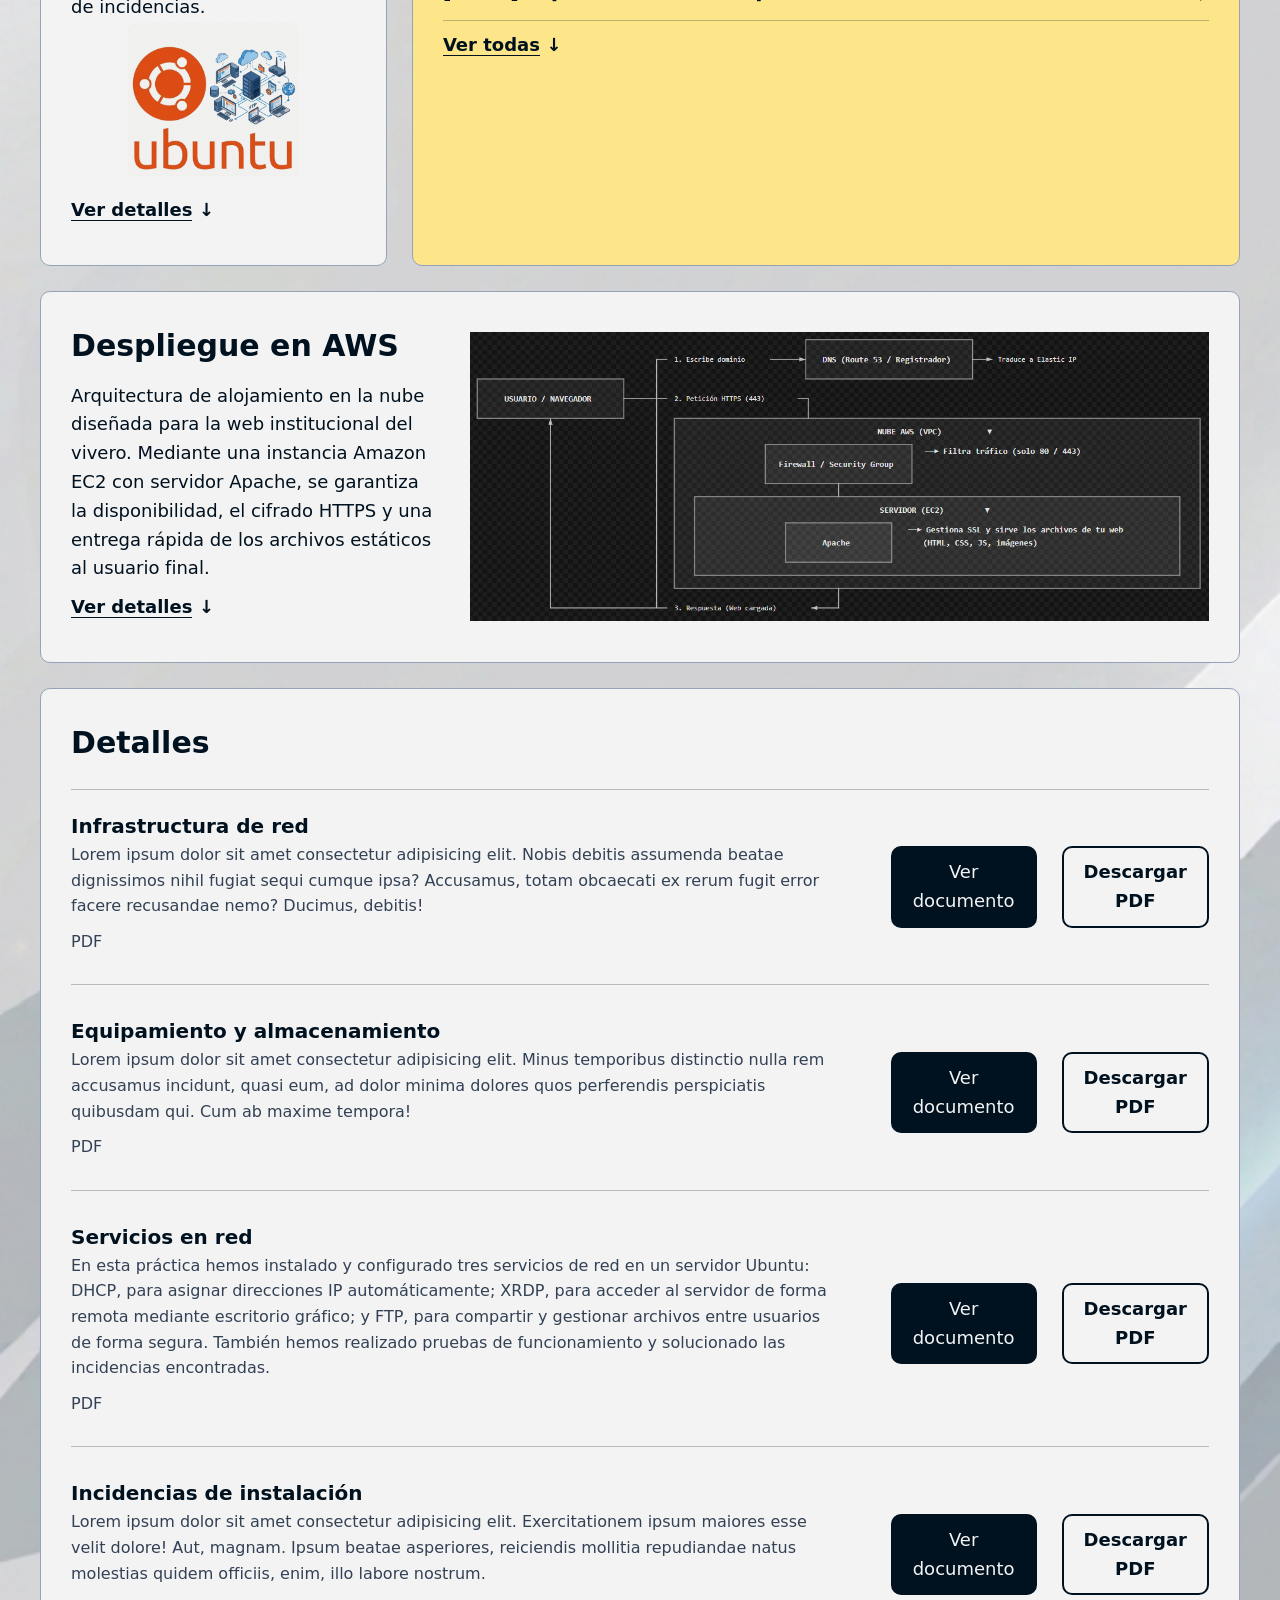
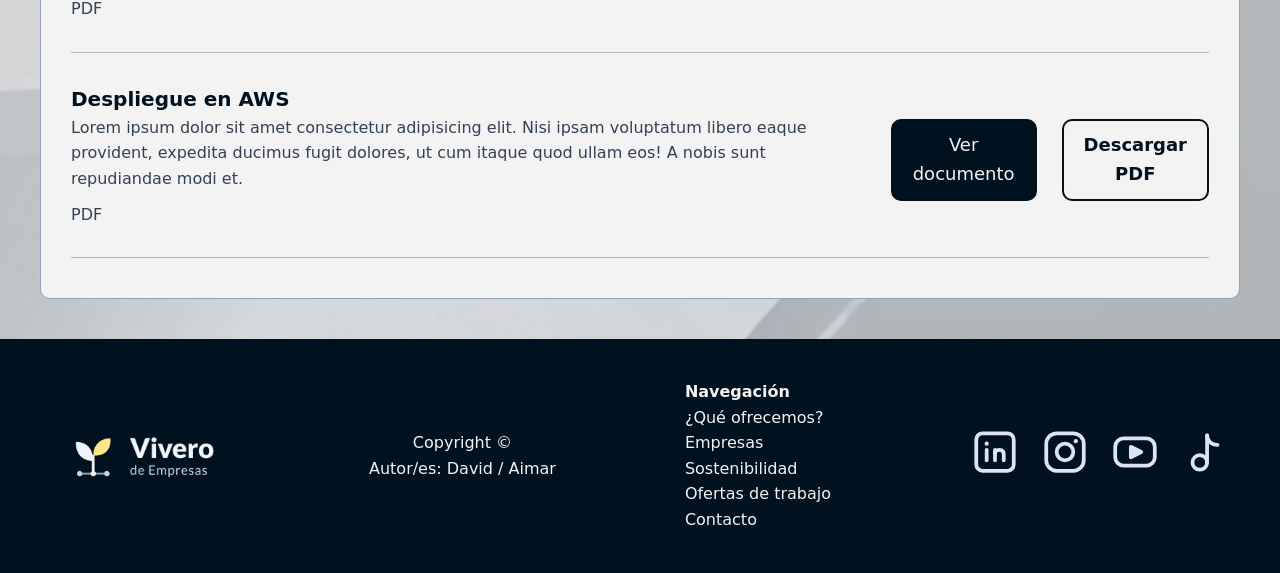
==== commit 6e49ec50: "Añade página de Empresas" ====
--- a/index.html
+++ b/index.html
@@ -216,7 +216,7 @@
         <img src="img/logo-vivero-transparente.png" alt="Logo Vivero">
         <div>
             <p>Copyright ©</p>
-            <p>Autor/es: David, Aimar y Josue</p>
+            <p>Autor/es: David / Aimar</p>
         </div>
         <nav>
             <strong>Navegación</strong>
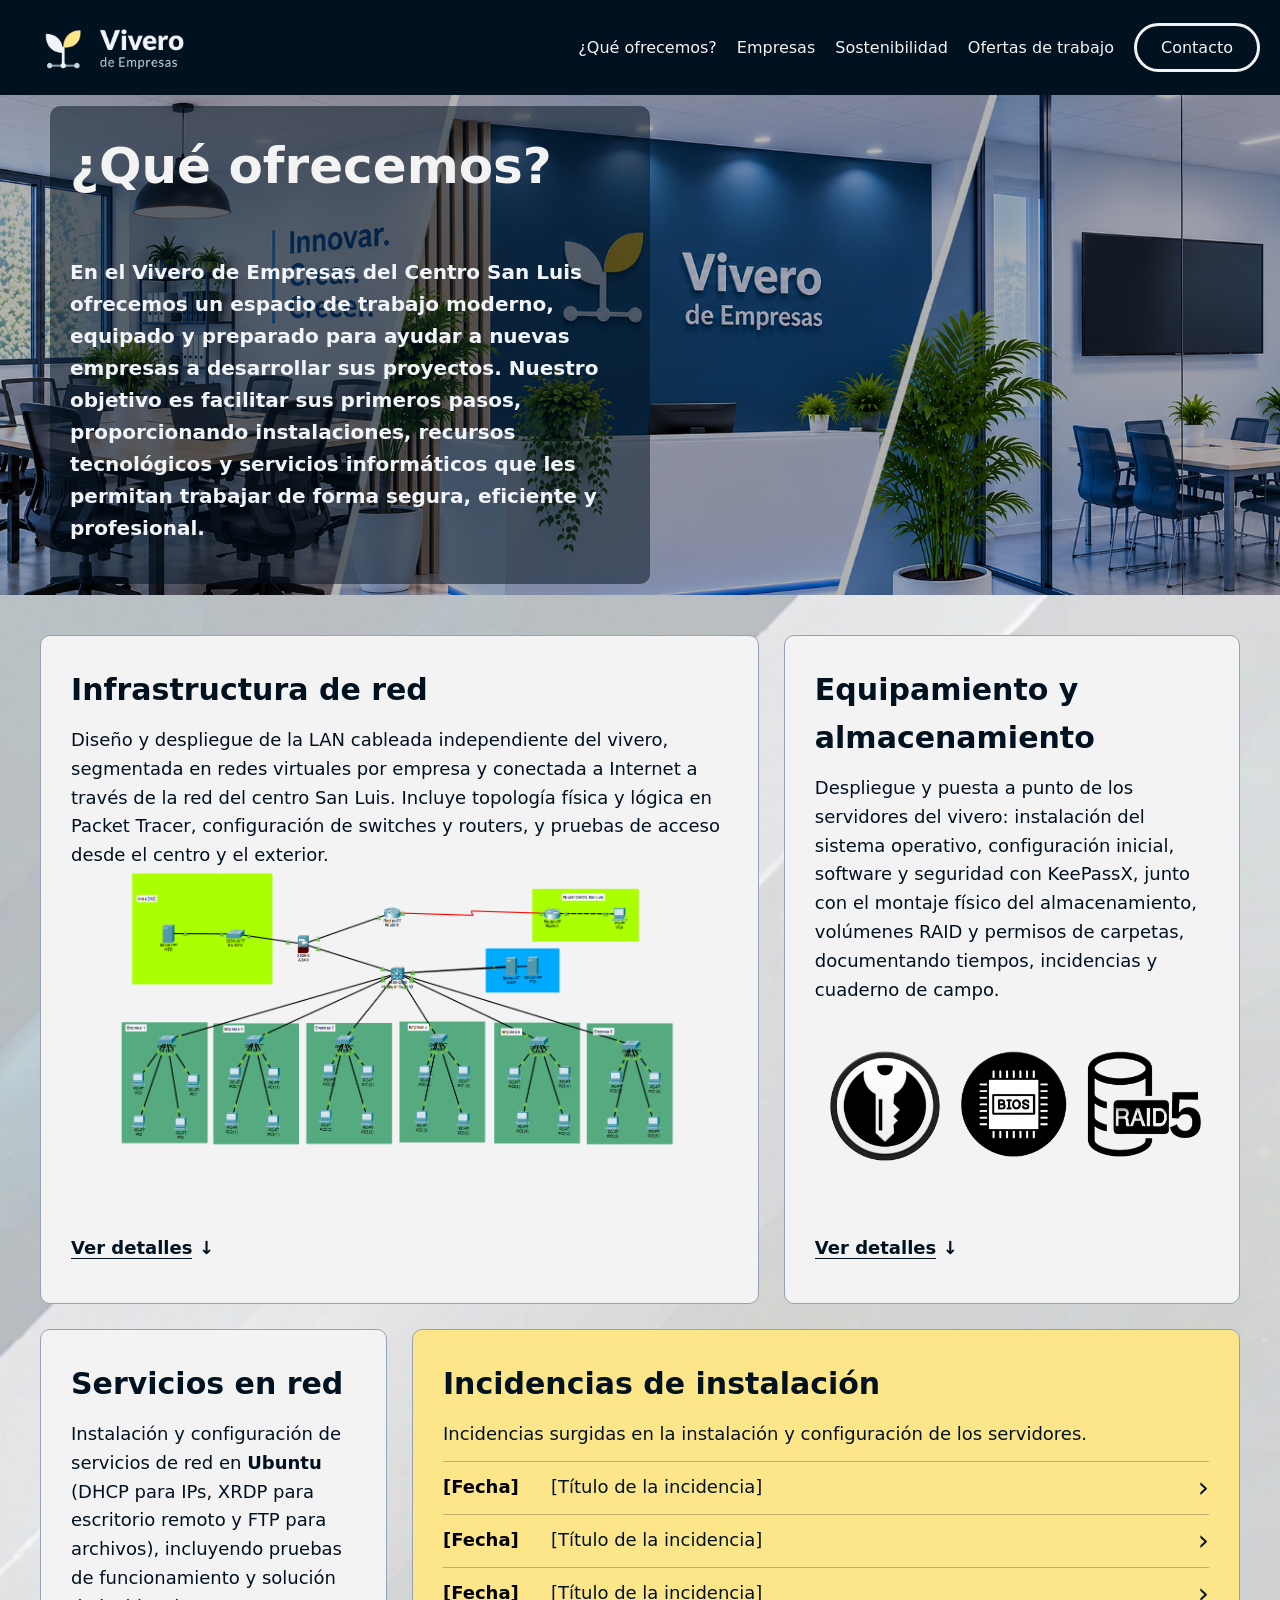
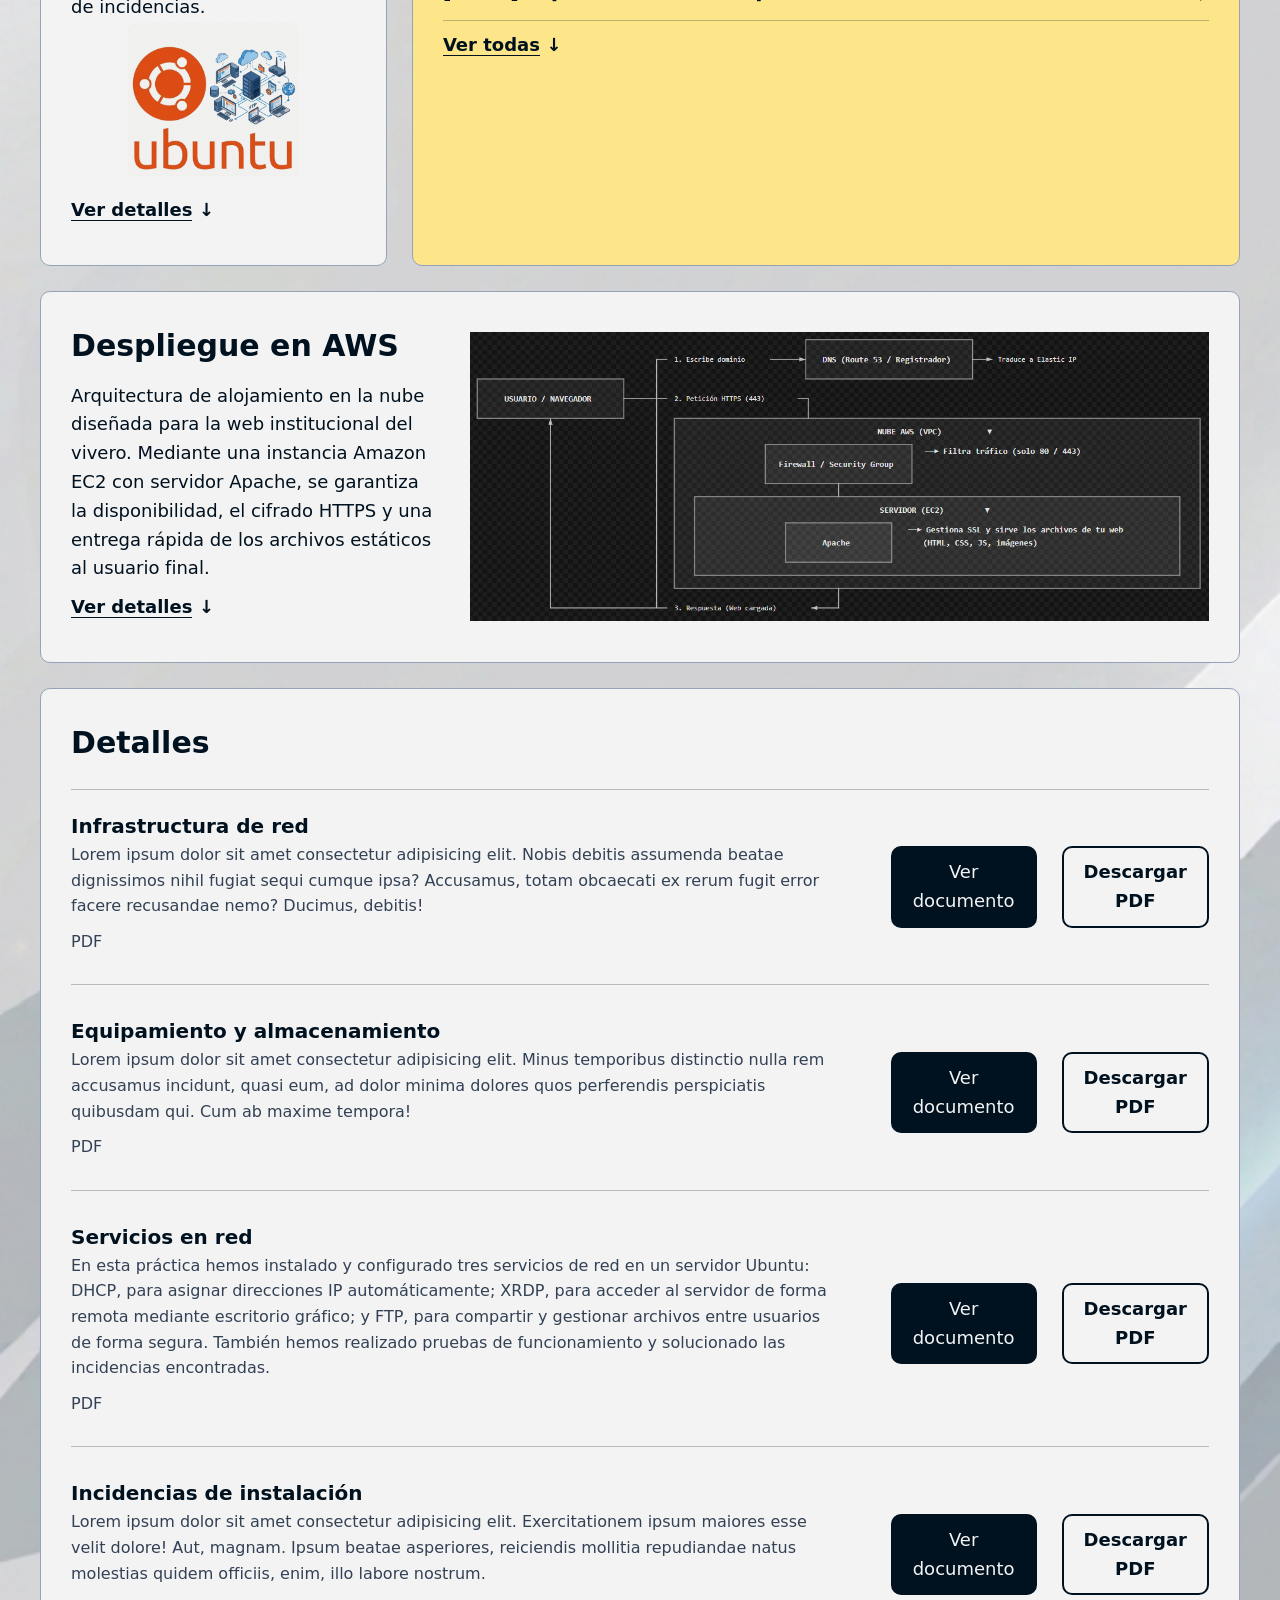
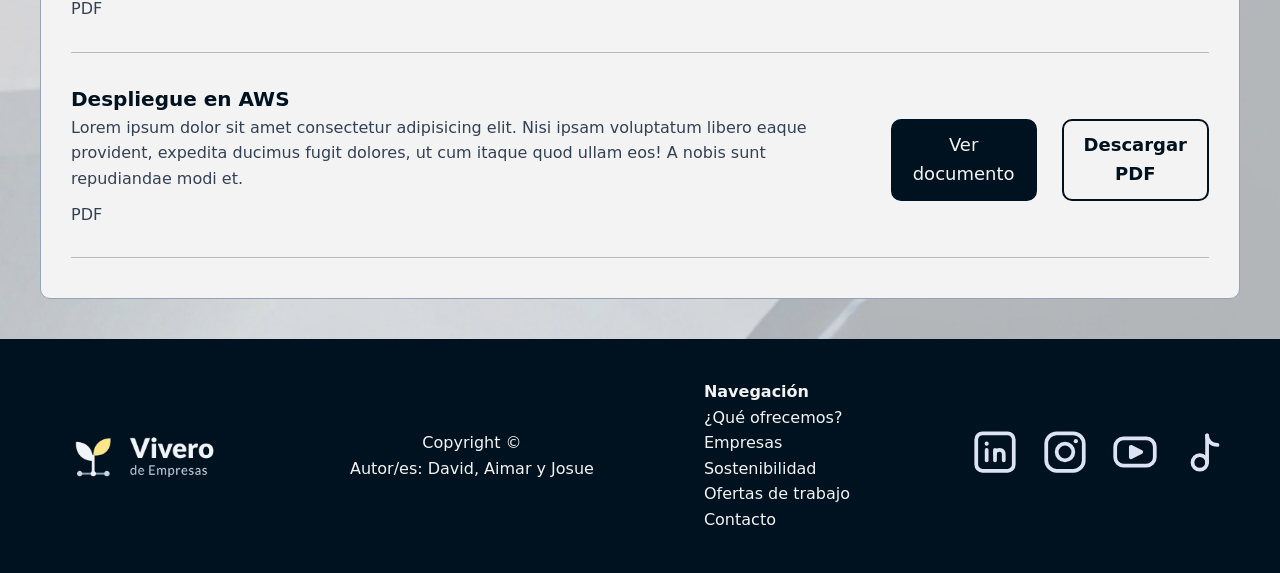
==== commit 4dce79ee: "Videos añadidos y animaciones de hover" ====
--- a/index.html
+++ b/index.html
@@ -47,7 +47,7 @@
                     </label>
                 </div>
                 <ul>
-                    <li><a href="#detalles" class="detalles"><b><span>Ver detalles</span> ↓</b></a></li>
+                    <li><a href="#detalles" class="detalles"><b><span class>Ver detalles</span> ↓</b></a></li>
                 </ul>
             </section>
 
@@ -60,7 +60,7 @@
                         cuaderno de campo.</p>
                     <img src="img/EquipamientoAlmacenamiento.png" alt="Imagen de equipamiento y almacenamiento">
                     <ul>
-                        <li><a href="#detalles" class="detalles"><b><span>Ver detalles</span> ↓</b></a></li>
+                        <li><a href="#detalles" class="detalles"><b><span class>Ver detalles</span> ↓</b></a></li>
                     </ul>
                 </div>
             </section>
@@ -73,7 +73,7 @@
                         incidencias.</p>
                     <img src="img/UbuntuLogo.png" alt="Imagen de servicios en red">
                     <ul>
-                        <li><a href="#detalles" class="detalles"><b><span>Ver detalles</span> ↓</b></a></li>
+                        <li><a href="#detalles" class="detalles"><b><span class>Ver detalles</span> ↓</b></a></li>
                     </ul>
                 </div>
             </section>
@@ -216,7 +216,7 @@
         <img src="img/logo-vivero-transparente.png" alt="Logo Vivero">
         <div>
             <p>Copyright ©</p>
-            <p>Autor/es: David / Aimar</p>
+            <p>Autor/es: David, Aimar y Josue</p>
         </div>
         <nav>
             <strong>Navegación</strong>
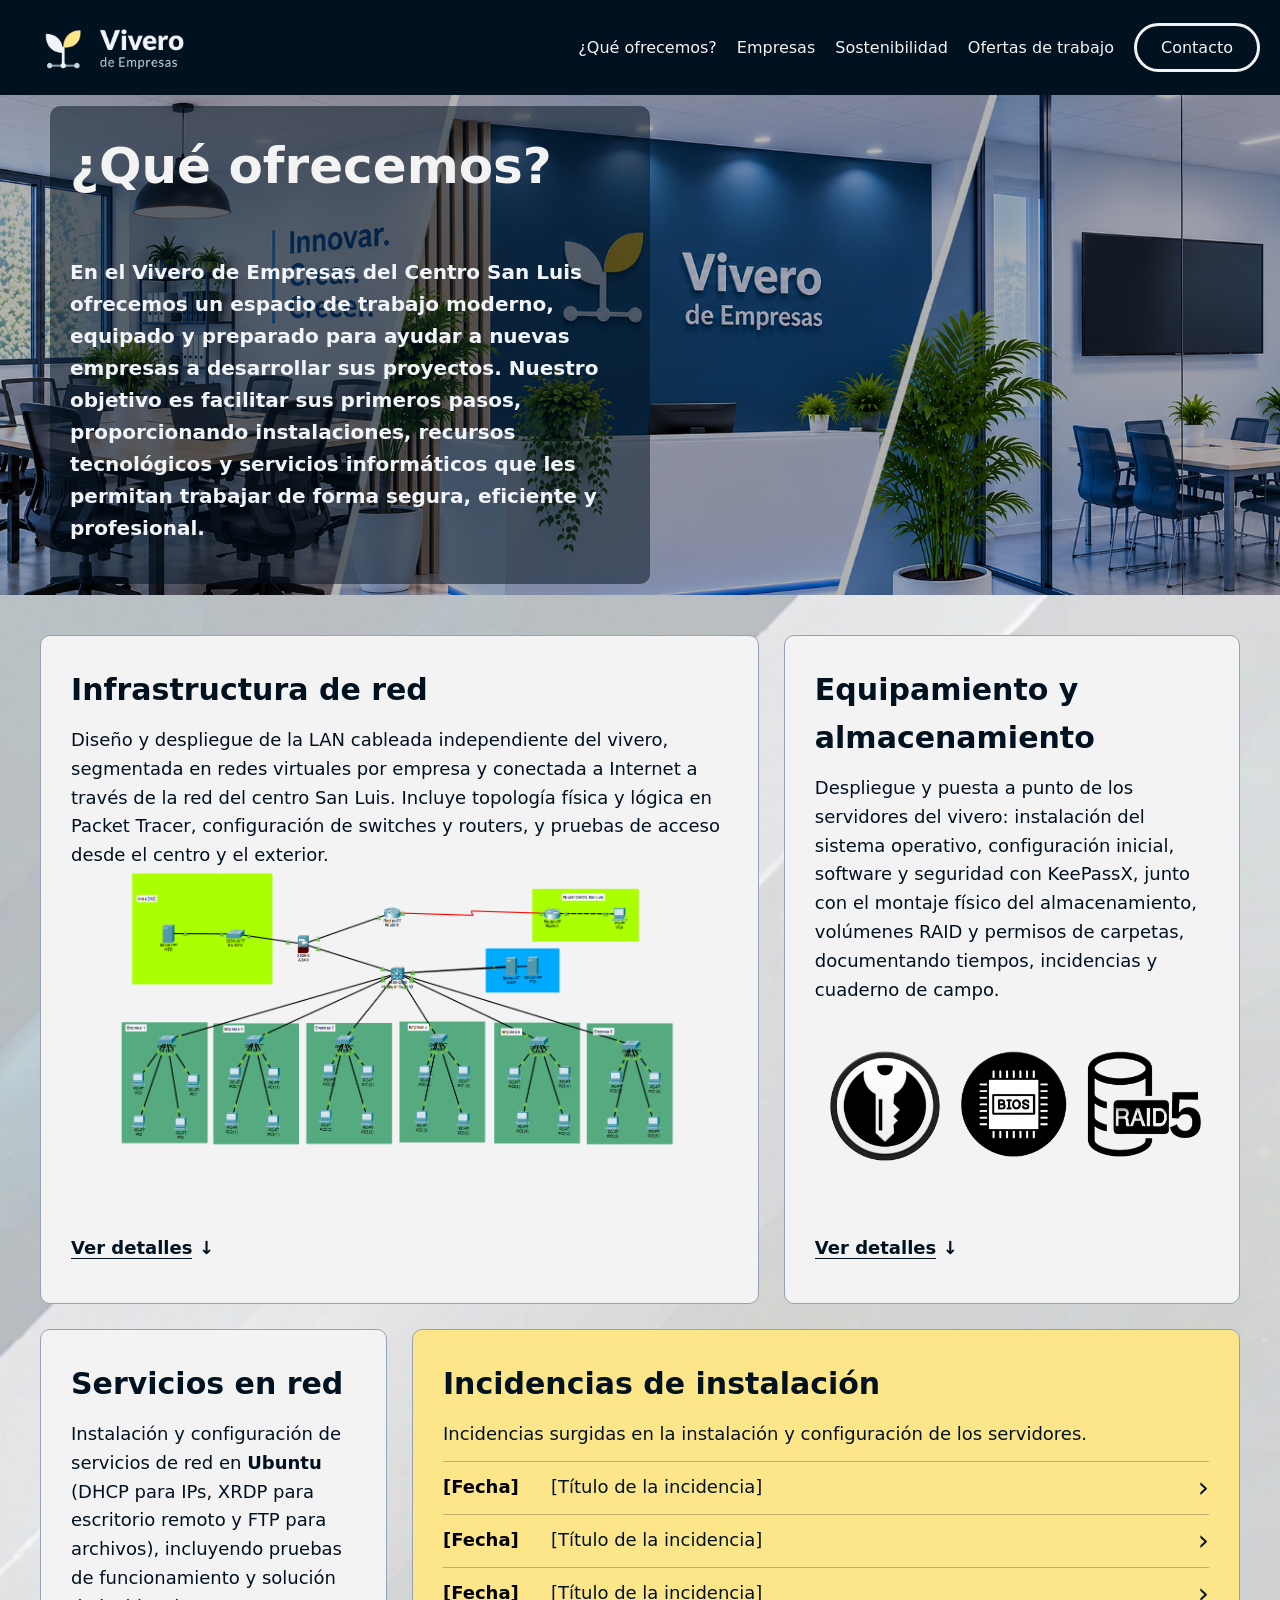
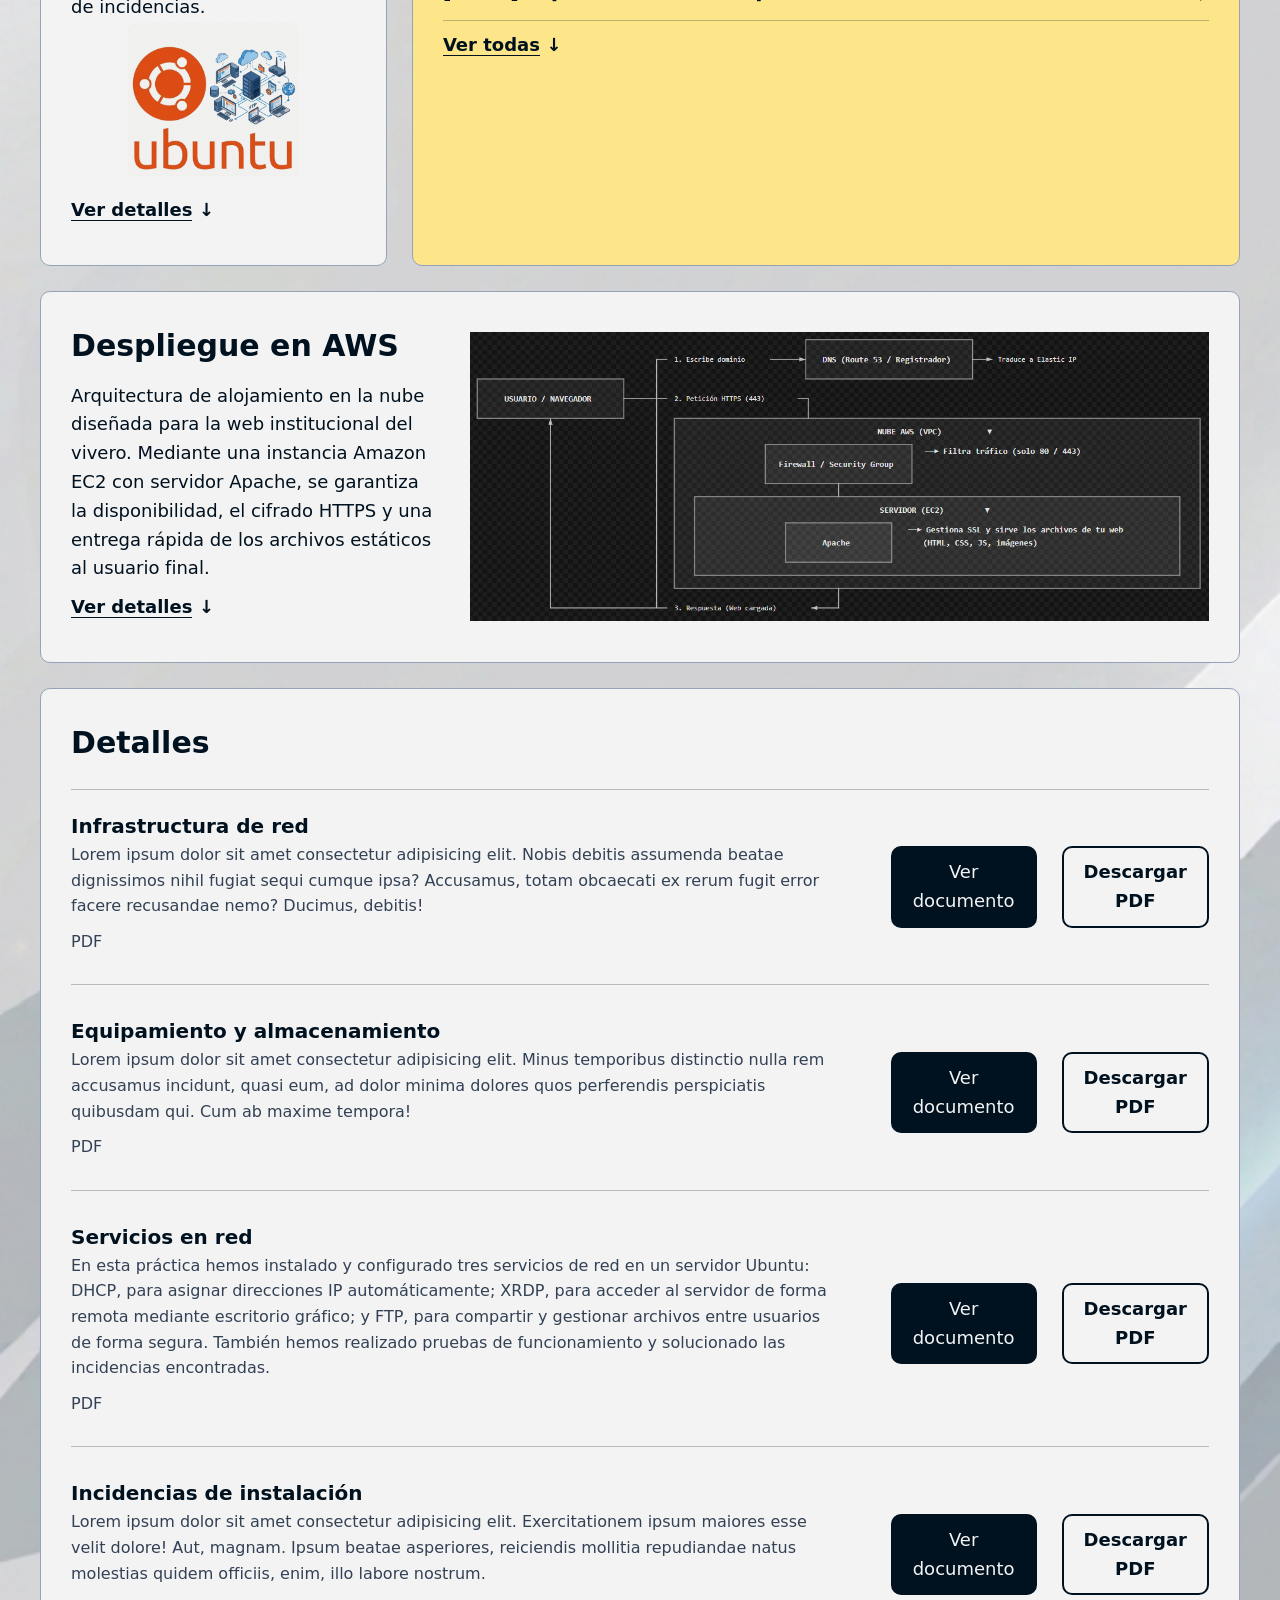
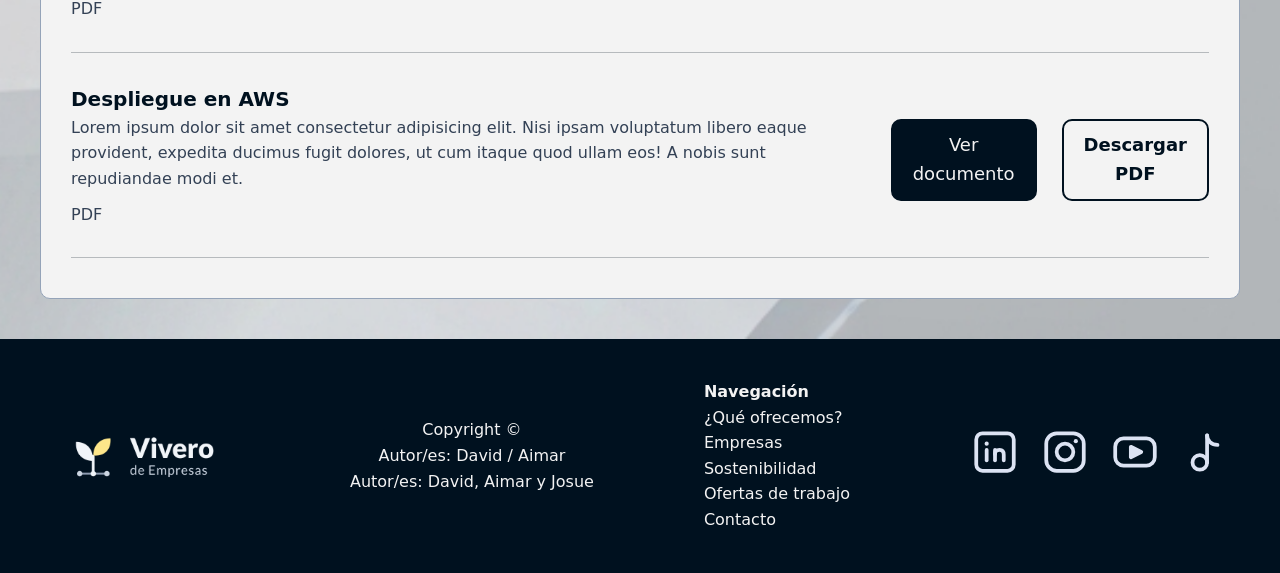
==== commit 11f2ed02: "Añade últimos retoques a página de empresa" ====
--- a/index.html
+++ b/index.html
@@ -216,6 +216,7 @@
         <img src="img/logo-vivero-transparente.png" alt="Logo Vivero">
         <div>
             <p>Copyright ©</p>
+            <p>Autor/es: David / Aimar</p>
             <p>Autor/es: David, Aimar y Josue</p>
         </div>
         <nav>
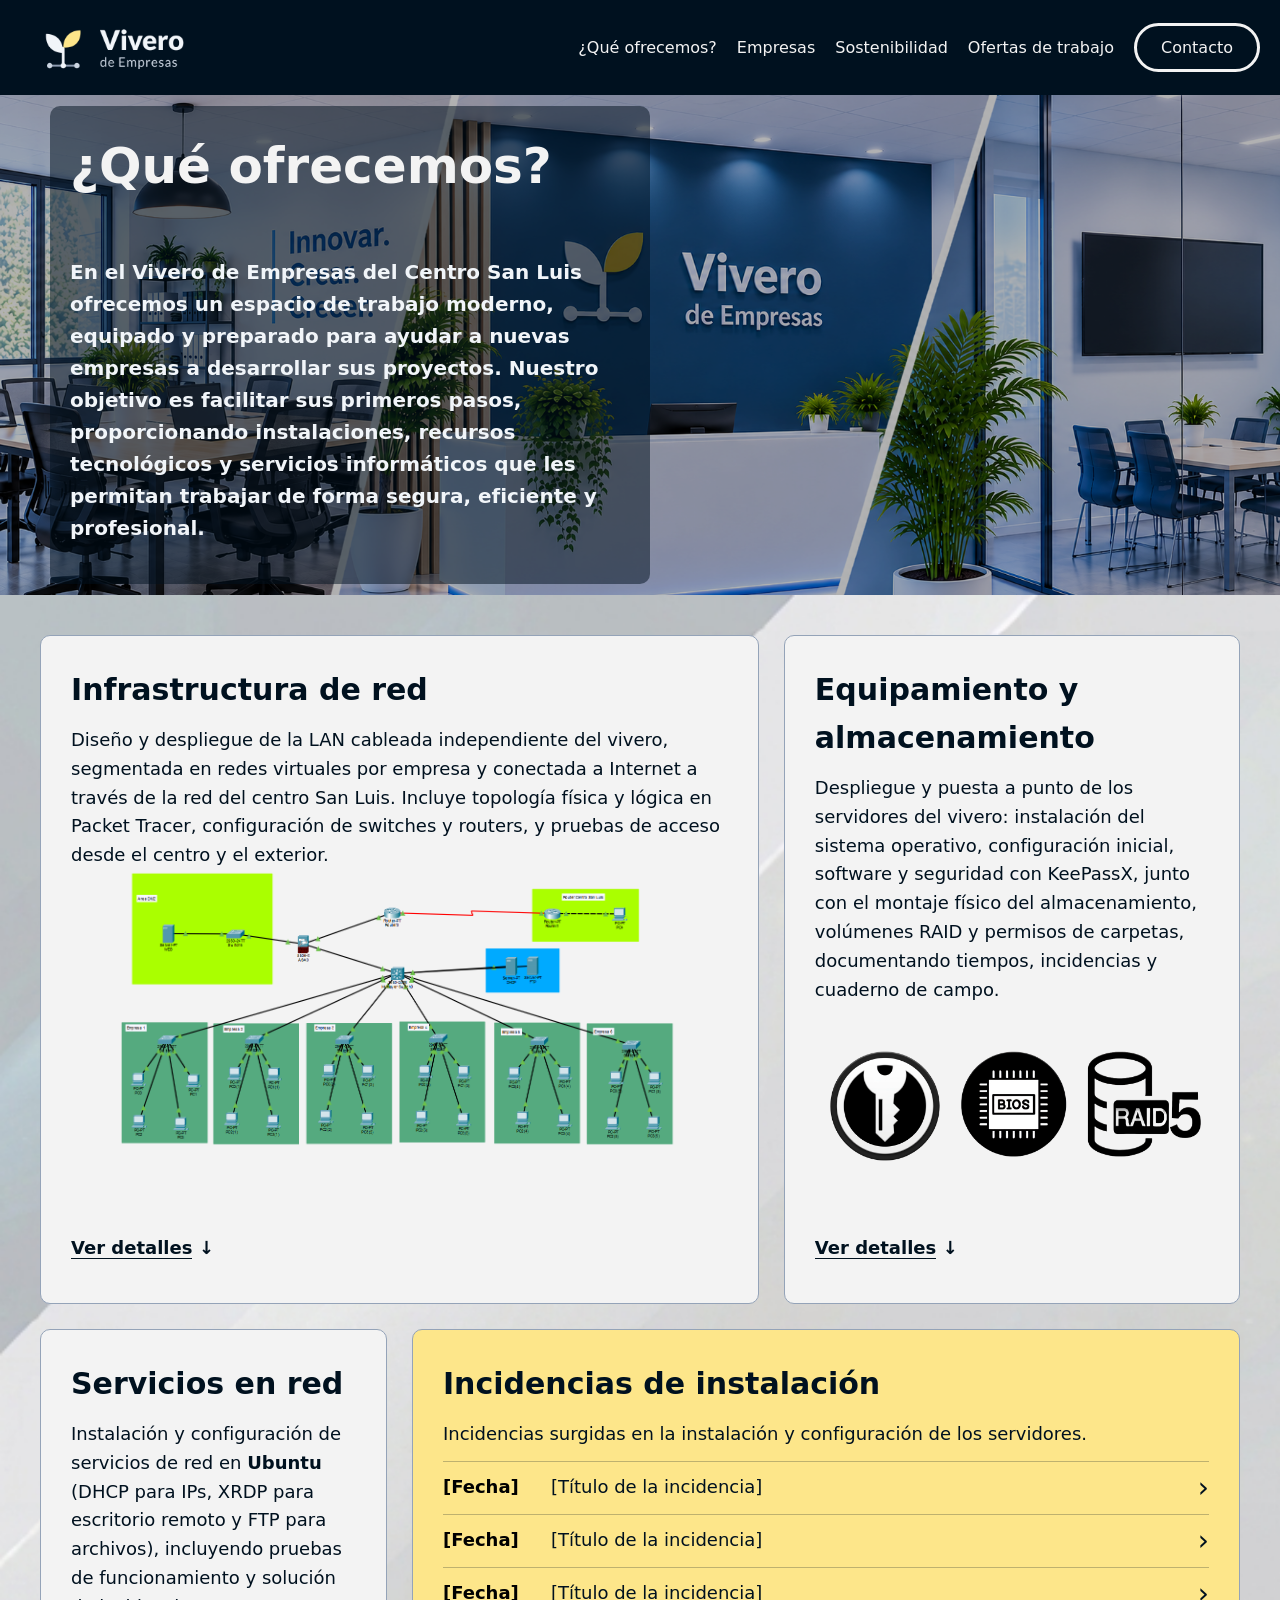
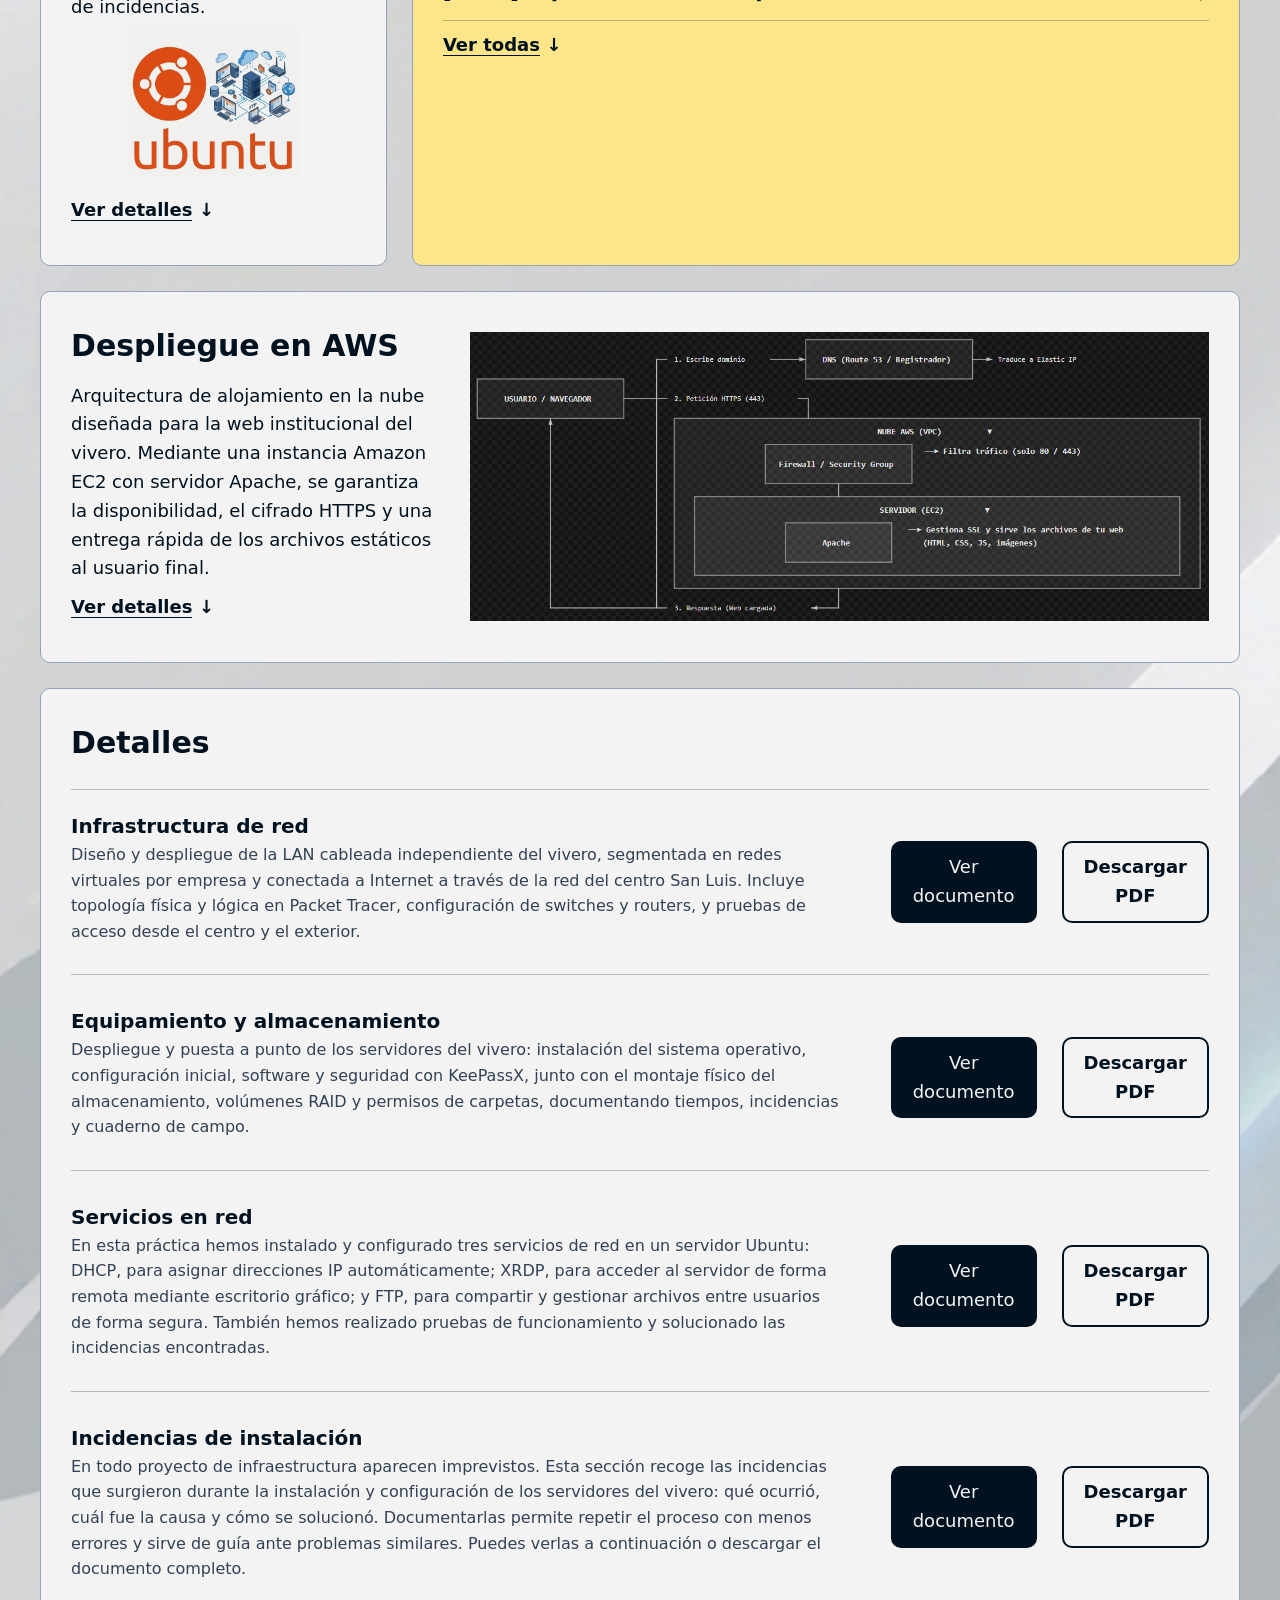
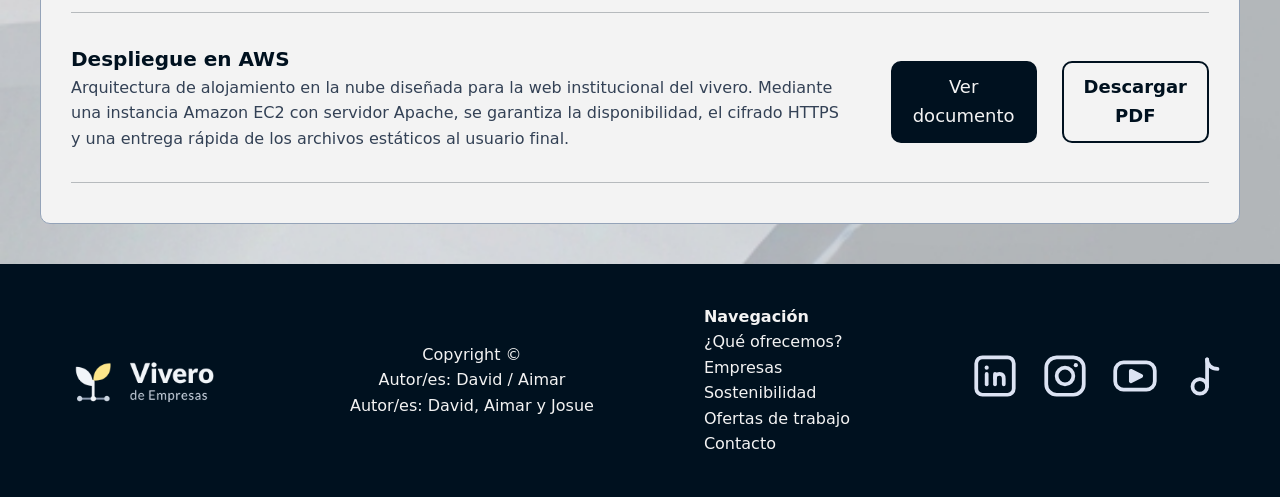
==== commit dae2267f: "Añade página final" ====
--- a/index.html
+++ b/index.html
@@ -131,12 +131,7 @@
                     <li class="barra">
                         <div>
                             <b>Infrastructura de red</b>
-                            <p>Lorem ipsum dolor sit amet consectetur adipisicing elit. Nobis debitis assumenda
-                                beatae
-                                dignissimos nihil fugiat sequi cumque ipsa? Accusamus, totam obcaecati ex rerum
-                                fugit
-                                error facere recusandae nemo? Ducimus, debitis!</p>
-                            <p>PDF</p>
+                            <p>Diseño y despliegue de la LAN cableada independiente del vivero, segmentada en redes virtuales por empresa y conectada a Internet a través de la red del centro San Luis. Incluye topología física y lógica en Packet Tracer, configuración de switches y routers, y pruebas de acceso desde el centro y el exterior.</p>
                         </div>
                         <a class="ver-documento" href="PDFs/P2.pdf" target="_blank">Ver documento</a>
                         <a class="descargar-pdf" href="PDFs/P2.pdf" download="P2.pdf">Descargar PDF</a>
@@ -144,10 +139,7 @@
                     <li>
                         <div>
                             <b>Equipamiento y almacenamiento</b>
-                            <p>Lorem ipsum dolor sit amet consectetur adipisicing elit. Minus temporibus distinctio
-                                nulla rem accusamus incidunt, quasi eum, ad dolor minima dolores quos perferendis
-                                perspiciatis quibusdam qui. Cum ab maxime tempora!</p>
-                            <p>PDF</p>
+                            <p>Despliegue y puesta a punto de los servidores del vivero: instalación del sistema operativo, configuración inicial, software y seguridad con KeePassX, junto con el montaje físico del almacenamiento, volúmenes RAID y permisos de carpetas, documentando tiempos, incidencias y cuaderno de campo.</p>
                         </div>
                         <a class="ver-documento" href="PDFs/P3_P4.pdf">Ver documento</a>
                         <a class="descargar-pdf" href="#">Descargar PDF</a>
@@ -160,7 +152,6 @@
                                 servidor de forma remota mediante escritorio gráfico; y FTP, para compartir y gestionar
                                 archivos entre usuarios de forma segura. También hemos realizado pruebas de
                                 funcionamiento y solucionado las incidencias encontradas.</p>
-                            <p>PDF</p>
                         </div>
                         <a class="ver-documento" href="PDFs/P5.pdf" target="_blank">Ver documento</a>
                         <a class="descargar-pdf" href="PDFs/P5.pdf" download="P5.pdf">Descargar PDF</a>
@@ -168,11 +159,7 @@
                     <li>
                         <div>
                             <b>Incidencias de instalación</b>
-                            <p>Lorem ipsum dolor sit amet consectetur adipisicing elit. Exercitationem ipsum maiores
-                                esse velit dolore! Aut, magnam. Ipsum beatae asperiores, reiciendis mollitia
-                                repudiandae
-                                natus molestias quidem officiis, enim, illo labore nostrum.</p>
-                            <p>PDF</p>
+                            <p>En todo proyecto de infraestructura aparecen imprevistos. Esta sección recoge las incidencias que surgieron durante la instalación y configuración de los servidores del vivero: qué ocurrió, cuál fue la causa y cómo se solucionó. Documentarlas permite repetir el proceso con menos errores y sirve de guía ante problemas similares. Puedes verlas a continuación o descargar el documento completo.</p>
                         </div>
                         <a class="ver-documento" href="#">Ver documento</a>
                         <a class="descargar-pdf" href="#">Descargar PDF</a>
@@ -180,14 +167,10 @@
                     <li>
                         <div>
                             <b>Despliegue en AWS</b>
-                            <p>Lorem ipsum dolor sit amet consectetur adipisicing elit. Nisi ipsam voluptatum libero
-                                eaque provident, expedita ducimus fugit dolores, ut cum itaque quod ullam eos! A
-                                nobis
-                                sunt repudiandae modi et.</p>
-                            <p>PDF</p>
-                        </div>
-                        <a class="ver-documento" href="PDFs/P10.3.pdf" target="_blank">Ver documento</a>
-                        <a class="descargar-pdf" href="PDFs/P10.3.pdf" download="P10.3.pdf">Descargar PDF</a>
+                            <p>Arquitectura de alojamiento en la nube diseñada para la web institucional del vivero. Mediante una instancia Amazon EC2 con servidor Apache, se garantiza la disponibilidad, el cifrado HTTPS y una entrega rápida de los archivos estáticos al usuario final.</p>
+                        </div>
+                        <a class="ver-documento" href="PDFs/P10.pdf" target="_blank">Ver documento</a>
+                        <a class="descargar-pdf" href="PDFs/P10.pdf" download="P10.pdf">Descargar PDF</a>
                     </li>
                 </ul>
             </section>
